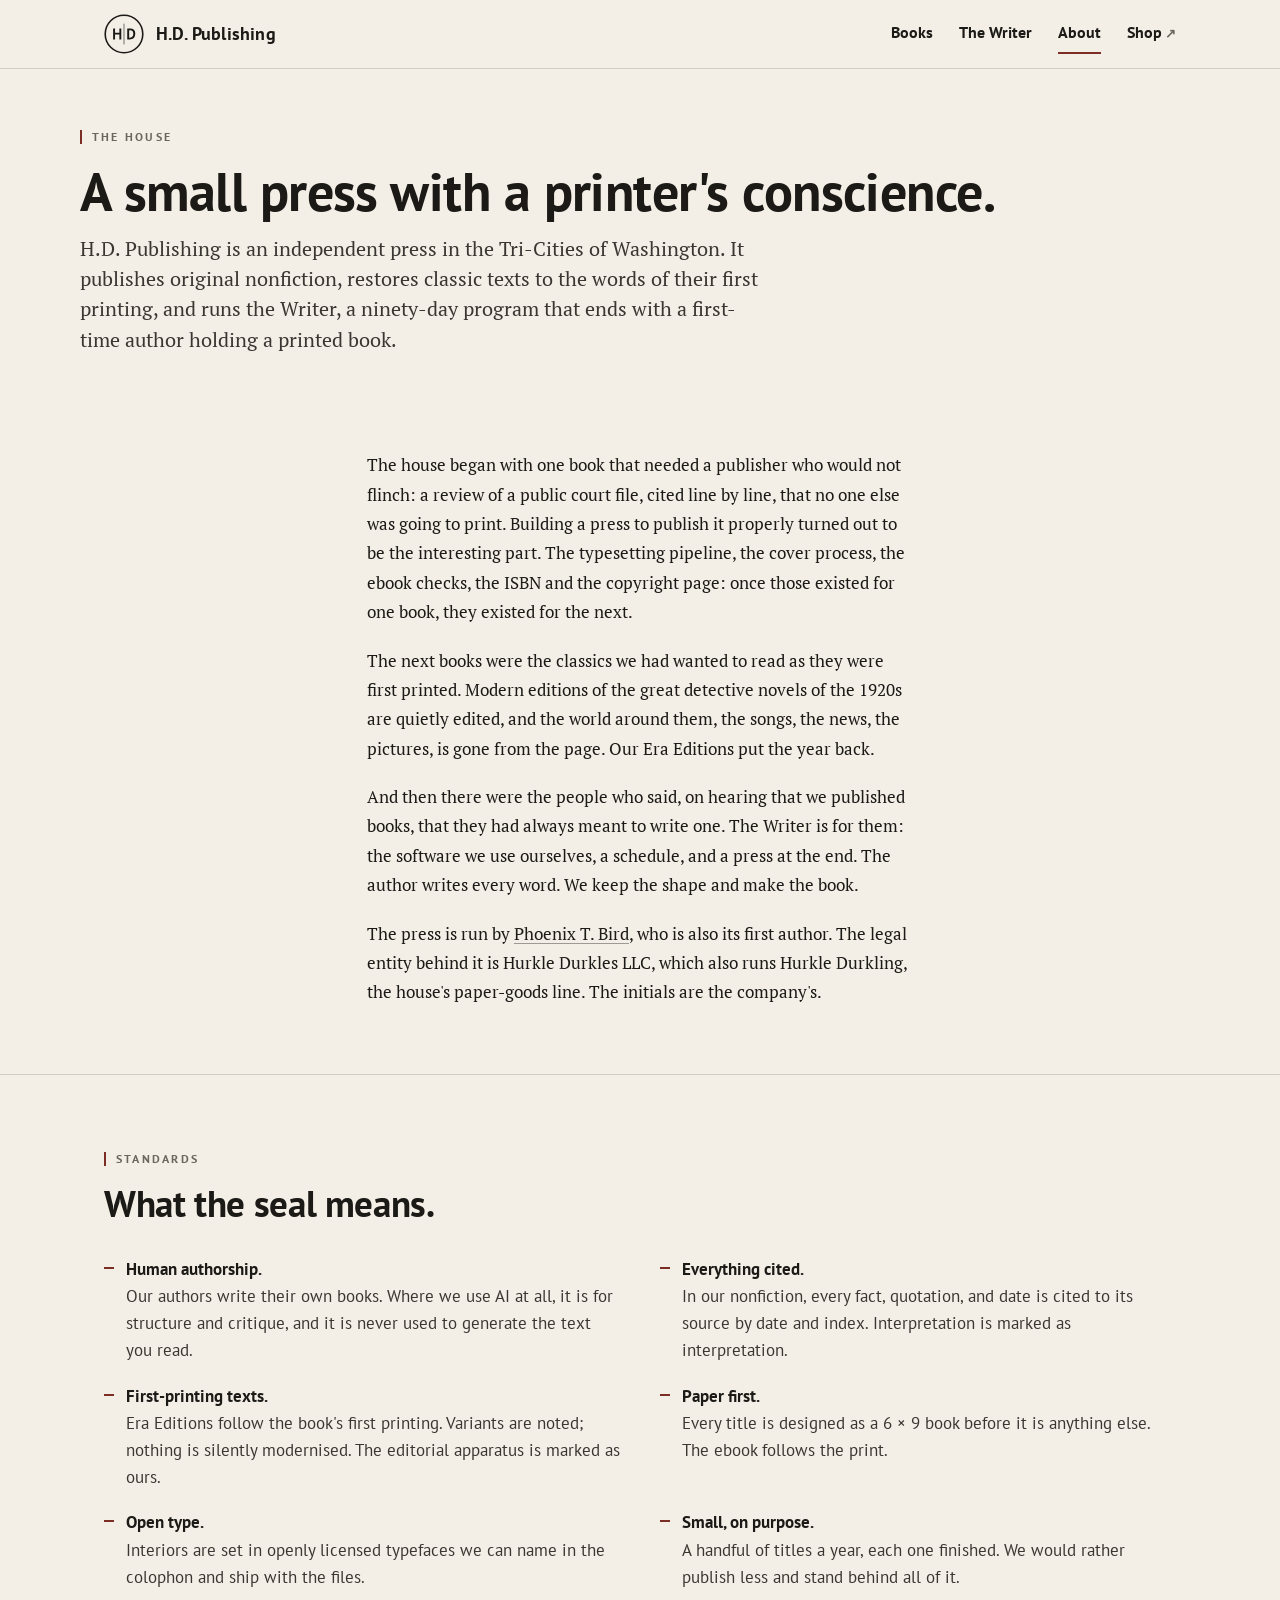
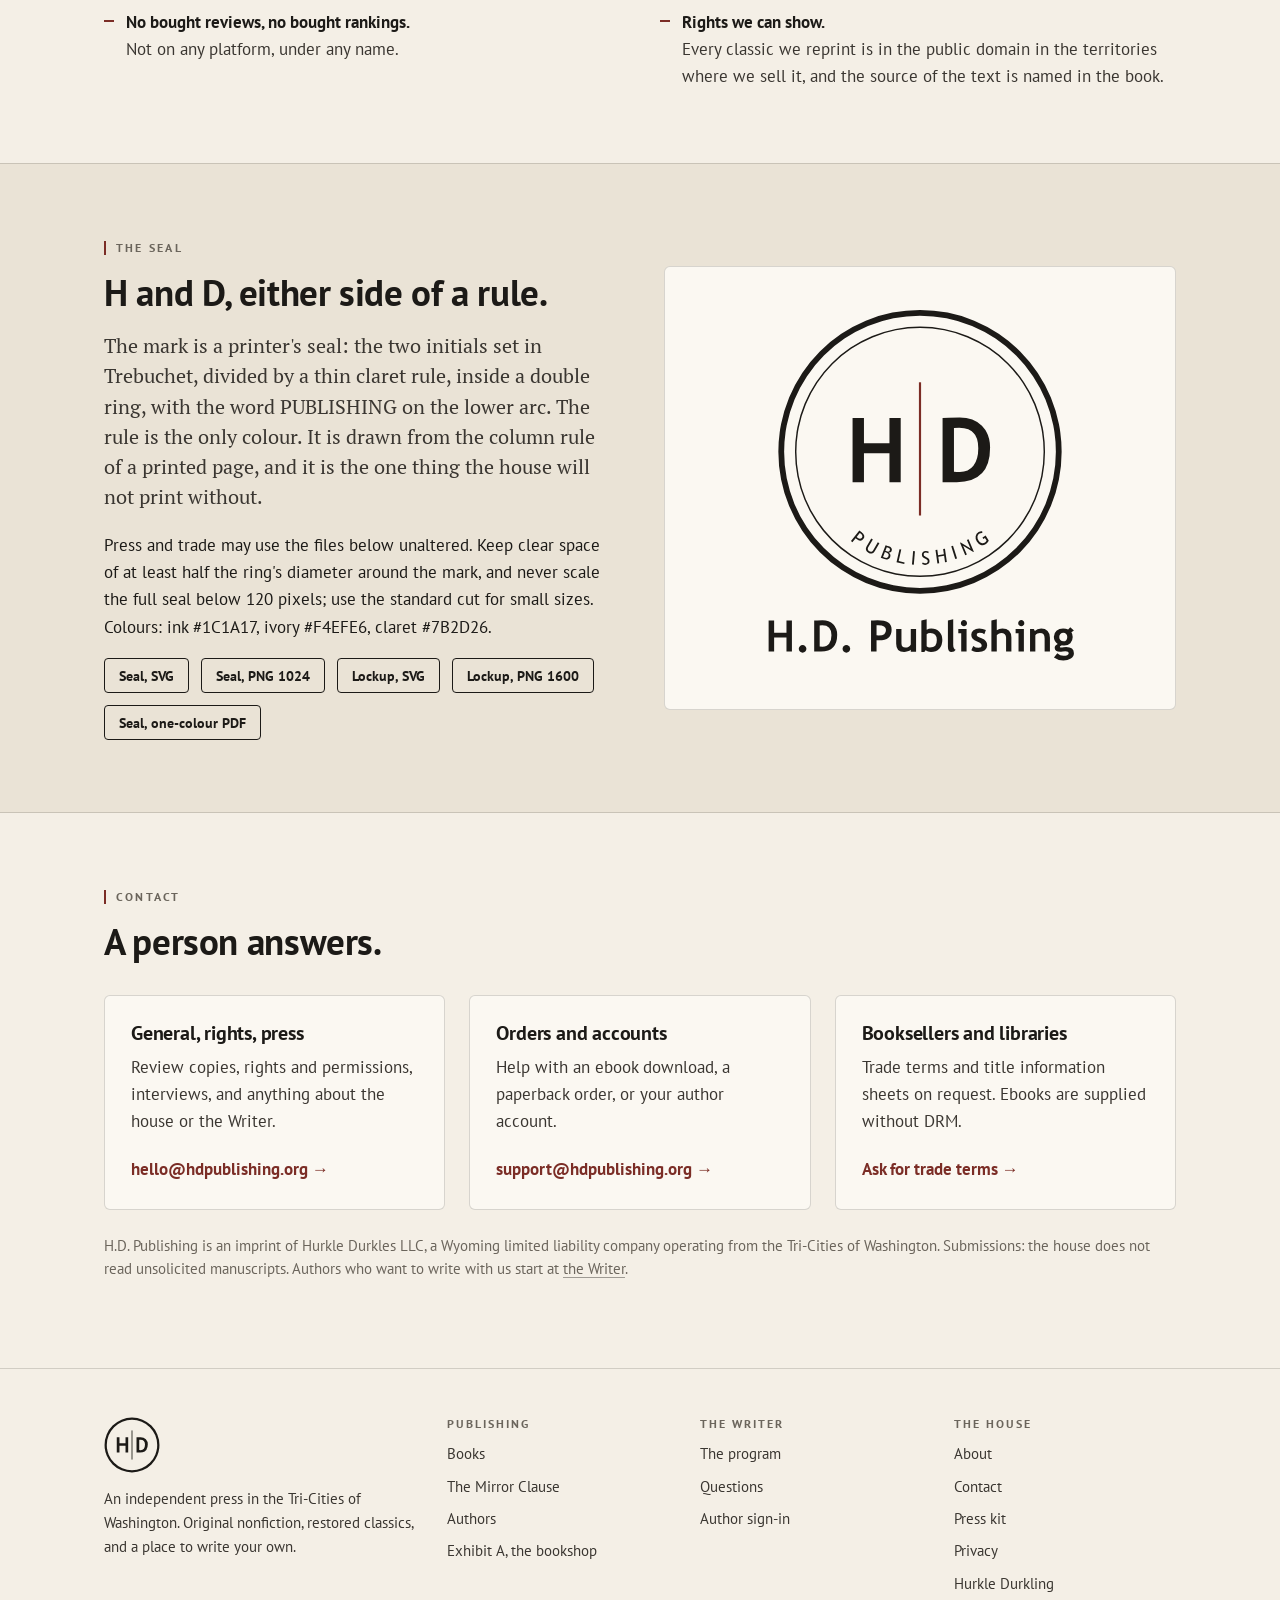
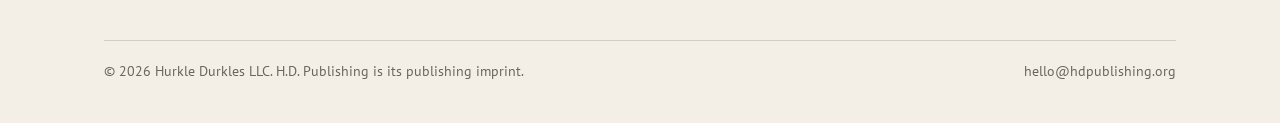
==== about/index.html @ 64f6eb64 "H.D. Publishing website: home, books, The Mirror Clause, the Writer, about, author, privacy Static s" ====
<!DOCTYPE html>
<html lang="en">
<head>
<meta charset="utf-8">
<meta name="viewport" content="width=device-width, initial-scale=1">
<title>About · H.D. Publishing</title>
<meta name="description" content="H.D. Publishing is an independent press in the Tri-Cities of Washington, founded by Phoenix T. Bird. The house, its standards, its seal, and how to reach it.">
<link rel="canonical" href="https://hdpublishing.org/about/">
<meta name="theme-color" content="#F4EFE6">
<link rel="icon" href="/assets/brand/favicon.ico" sizes="any">
<link rel="icon" type="image/png" sizes="32x32" href="/assets/brand/favicon-32.png">
<link rel="apple-touch-icon" href="/assets/brand/apple-touch-icon-180.png">
<meta property="og:site_name" content="H.D. Publishing">
<meta property="og:title" content="About H.D. Publishing">
<meta property="og:description" content="An independent press in Washington State. The house, its standards, its seal, and how to reach it.">
<meta property="og:image" content="https://hdpublishing.org/assets/brand/hd-seal-1024.png">
<link rel="preconnect" href="https://fonts.googleapis.com">
<link rel="preconnect" href="https://fonts.gstatic.com" crossorigin>
<link href="https://fonts.googleapis.com/css2?family=PT+Sans:ital,wght@0,400;0,700;1,400&family=PT+Serif:ital,wght@0,400;0,700;1,400&display=swap" rel="stylesheet">
<link rel="stylesheet" href="/assets/site.css">
</head>
<body>
<a class="skip" href="#main">Skip to content</a>
<header class="site-header">
  <div class="wrap nav">
    <a class="brand" href="/"><span class="mark std" aria-hidden="true"></span>H.D. Publishing</a>
    <button class="nav-toggle" aria-expanded="false" aria-controls="navlinks">Menu</button>
    <nav class="nav-links" id="navlinks" aria-label="Site">
      <a href="/books/">Books</a>
      <a href="/writer/">The Writer</a>
      <a href="/about/">About</a>
      <a class="ext" data-shop="" href="https://shop.hdpublishing.org/">Shop</a>
    </nav>
  </div>
</header>

<main id="main">
  <div class="wrap page-head">
    <div class="eyebrow">The house</div>
    <h1>A small press with a printer's conscience.</h1>
    <p class="lede">H.D. Publishing is an independent press in the Tri-Cities of Washington. It publishes original nonfiction, restores classic texts to the words of their first printing, and runs the Writer, a ninety-day program that ends with a first-time author holding a printed book.</p>
  </div>

  <section class="tight">
    <div class="wrap-narrow prose">
      <p>The house began with one book that needed a publisher who would not flinch: a review of a public court file, cited line by line, that no one else was going to print. Building a press to publish it properly turned out to be the interesting part. The typesetting pipeline, the cover process, the ebook checks, the ISBN and the copyright page: once those existed for one book, they existed for the next.</p>
      <p>The next books were the classics we had wanted to read as they were first printed. Modern editions of the great detective novels of the 1920s are quietly edited, and the world around them, the songs, the news, the pictures, is gone from the page. Our Era Editions put the year back.</p>
      <p>And then there were the people who said, on hearing that we published books, that they had always meant to write one. The Writer is for them: the software we use ourselves, a schedule, and a press at the end. The author writes every word. We keep the shape and make the book.</p>
      <p>The press is run by <a href="/authors/phoenix-t-bird/">Phoenix T. Bird</a>, who is also its first author. The legal entity behind it is Hurkle Durkles LLC, which also runs Hurkle Durkling, the house's paper-goods line. The initials are the company's.</p>
    </div>
  </section>

  <section class="rule-top">
    <div class="wrap">
      <div class="section-head">
        <div>
          <div class="eyebrow">Standards</div>
          <h2>What the seal means.</h2>
        </div>
      </div>
      <ul class="standards">
        <li><b>Human authorship.</b> Our authors write their own books. Where we use AI at all, it is for structure and critique, and it is never used to generate the text you read.</li>
        <li><b>Everything cited.</b> In our nonfiction, every fact, quotation, and date is cited to its source by date and index. Interpretation is marked as interpretation.</li>
        <li><b>First-printing texts.</b> Era Editions follow the book's first printing. Variants are noted; nothing is silently modernised. The editorial apparatus is marked as ours.</li>
        <li><b>Paper first.</b> Every title is designed as a 6 × 9 book before it is anything else. The ebook follows the print.</li>
        <li><b>Open type.</b> Interiors are set in openly licensed typefaces we can name in the colophon and ship with the files.</li>
        <li><b>Small, on purpose.</b> A handful of titles a year, each one finished. We would rather publish less and stand behind all of it.</li>
        <li><b>No bought reviews, no bought rankings.</b> Not on any platform, under any name.</li>
        <li><b>Rights we can show.</b> Every classic we reprint is in the public domain in the territories where we sell it, and the source of the text is named in the book.</li>
      </ul>
    </div>
  </section>

  <section class="feature" id="press">
    <div class="wrap band-grid">
      <div>
        <div class="eyebrow">The seal</div>
        <h2>H and D, either side of a rule.</h2>
        <p class="lede">The mark is a printer's seal: the two initials set in Trebuchet, divided by a thin claret rule, inside a double ring, with the word PUBLISHING on the lower arc. The rule is the only colour. It is drawn from the column rule of a printed page, and it is the one thing the house will not print without.</p>
        <p>Press and trade may use the files below unaltered. Keep clear space of at least half the ring's diameter around the mark, and never scale the full seal below 120 pixels; use the standard cut for small sizes. Colours: ink #1C1A17, ivory #F4EFE6, claret #7B2D26.</p>
        <div class="btn-row">
          <a class="btn small" href="/assets/brand/hd-seal.svg" download>Seal, SVG</a>
          <a class="btn small" href="/assets/brand/hd-seal-1024.png" download>Seal, PNG 1024</a>
          <a class="btn small" href="/assets/brand/hd-lockup.svg" download>Lockup, SVG</a>
          <a class="btn small" href="/assets/brand/hd-lockup-1600.png" download>Lockup, PNG 1600</a>
          <a class="btn small" href="/assets/brand/hd-seal-mono.pdf" download>Seal, one-colour PDF</a>
        </div>
      </div>
      <div class="card" style="align-items:center; padding:40px">
        <img src="/assets/brand/hd-lockup.svg" width="360" alt="The H.D. Publishing seal above the words H.D. Publishing" style="width:min(360px,80%)">
      </div>
    </div>
  </section>

  <section id="contact">
    <div class="wrap">
      <div class="section-head">
        <div>
          <div class="eyebrow">Contact</div>
          <h2>A person answers.</h2>
        </div>
      </div>
      <div class="grid cols-3">
        <article class="card">
          <h3>General, rights, press</h3>
          <p>Review copies, rights and permissions, interviews, and anything about the house or the Writer.</p>
          <a class="more" href="mailto:hello@hdpublishing.org">hello@hdpublishing.org</a>
        </article>
        <article class="card">
          <h3>Orders and accounts</h3>
          <p>Help with an ebook download, a paperback order, or your author account.</p>
          <a class="more" href="mailto:support@hdpublishing.org">support@hdpublishing.org</a>
        </article>
        <article class="card">
          <h3>Booksellers and libraries</h3>
          <p>Trade terms and title information sheets on request. Ebooks are supplied without DRM.</p>
          <a class="more" href="mailto:hello@hdpublishing.org?subject=Trade%20inquiry">Ask for trade terms</a>
        </article>
      </div>
      <p class="small mute" style="margin-top:24px">H.D. Publishing is an imprint of Hurkle Durkles LLC, a Wyoming limited liability company operating from the Tri-Cities of Washington. Submissions: the house does not read unsolicited manuscripts. Authors who want to write with us start at <a href="/writer/">the Writer</a>.</p>
    </div>
  </section>
</main>

<footer class="site-footer">
  <div class="wrap">
    <div class="footer-grid">
      <div>
        <div class="mark" aria-hidden="true"></div>
        <p>An independent press in the Tri-Cities of Washington. Original nonfiction, restored classics, and a place to write your own.</p>
      </div>
      <div>
        <h4>Publishing</h4>
        <ul>
          <li><a href="/books/">Books</a></li>
          <li><a href="/books/the-mirror-clause/">The Mirror Clause</a></li>
          <li><a href="/authors/phoenix-t-bird/">Authors</a></li>
          <li><a data-shop="" href="https://shop.hdpublishing.org/">Exhibit A, the bookshop</a></li>
        </ul>
      </div>
      <div>
        <h4>The Writer</h4>
        <ul>
          <li><a href="/writer/">The program</a></li>
          <li><a href="/writer/#faq">Questions</a></li>
          <li><a data-accounts href="https://accounts.hdpublishing.org/">Author sign-in</a></li>
        </ul>
      </div>
      <div>
        <h4>The house</h4>
        <ul>
          <li><a href="/about/">About</a></li>
          <li><a href="/about/#contact">Contact</a></li>
          <li><a href="/about/#press">Press kit</a></li>
          <li><a href="/privacy/">Privacy</a></li>
          <li><a href="https://justhurkledurkling.com">Hurkle Durkling</a></li>
        </ul>
      </div>
    </div>
    <div class="colophon">
      <span>© 2026 Hurkle Durkles LLC. H.D. Publishing is its publishing imprint.</span>
      <span><a href="mailto:hello@hdpublishing.org">hello@hdpublishing.org</a></span>
    </div>
  </div>
</footer>
<script src="/assets/site.js"></script>
</body>
</html>
---- assets/site.css ----
/* H.D. Publishing — site stylesheet
   Palette from the seal: ink, ivory (paper), claret rule.
   Type: PT Sans for the interface, PT Serif for book copy. Headings fall back
   from Trebuchet MS (the seal's face) to PT Sans where Trebuchet is absent. */

:root {
  --ink: #1C1A17;
  --ink-soft: #3a3631;
  --ink-mute: #6b655c;
  --paper: #F4EFE6;
  --paper-deep: #EAE3D6;
  --paper-edge: #DDD4C3;
  --claret: #7B2D26;
  --claret-soft: #9a463e;
  --rule: rgba(28, 26, 23, 0.16);
  --rule-strong: rgba(28, 26, 23, 0.4);
  --bg: var(--paper);
  --fg: var(--ink);
  --card: #FBF8F2;
  --shadow: 0 14px 40px rgba(28, 26, 23, 0.10);
  --sans: "PT Sans", "Trebuchet MS", "Helvetica Neue", Arial, sans-serif;
  --head: "Trebuchet MS", "PT Sans", "Helvetica Neue", Arial, sans-serif;
  --serif: "PT Serif", Georgia, "Times New Roman", serif;
  --max: 1120px;
  --gutter: 24px;
  --seal: url("brand/hd-seal.svg");
}

@media (prefers-color-scheme: dark) {
  :root:not([data-theme="light"]) {
    --ink: #F4EFE6;
    --ink-soft: #DCD5C8;
    --ink-mute: #A59D90;
    --paper: #1C1A17;
    --paper-deep: #26231F;
    --paper-edge: #383430;
    --claret: #C4665C;
    --claret-soft: #D98177;
    --rule: rgba(244, 239, 230, 0.16);
    --rule-strong: rgba(244, 239, 230, 0.4);
    --card: #221F1B;
    --shadow: 0 14px 40px rgba(0, 0, 0, 0.45);
    --seal: url("brand/hd-seal-reversed.svg");
  }
}
:root[data-theme="dark"] {
  --ink: #F4EFE6;
  --ink-soft: #DCD5C8;
  --ink-mute: #A59D90;
  --paper: #1C1A17;
  --paper-deep: #26231F;
  --paper-edge: #383430;
  --claret: #C4665C;
  --claret-soft: #D98177;
  --rule: rgba(244, 239, 230, 0.16);
  --rule-strong: rgba(244, 239, 230, 0.4);
  --card: #221F1B;
  --shadow: 0 14px 40px rgba(0, 0, 0, 0.45);
  --seal: url("brand/hd-seal-reversed.svg");
}

* { box-sizing: border-box; }
html { scroll-behavior: smooth; -webkit-text-size-adjust: 100%; }
body {
  margin: 0;
  background: var(--paper);
  color: var(--ink);
  font-family: var(--sans);
  font-size: 17px;
  line-height: 1.6;
  -webkit-font-smoothing: antialiased;
}
img, svg { max-width: 100%; height: auto; display: block; }
a { color: inherit; text-decoration-color: var(--rule-strong); text-underline-offset: 3px; }
a:hover { text-decoration-color: var(--claret); }
h1, h2, h3, h4 { font-family: var(--head); line-height: 1.12; margin: 0 0 0.5em; font-weight: 700; letter-spacing: -0.01em; }
h1 { font-size: clamp(2rem, 5vw, 3.4rem); }
h2 { font-size: clamp(1.6rem, 3.4vw, 2.3rem); }
h3 { font-size: 1.25rem; }
p { margin: 0 0 1em; }
.serif { font-family: var(--serif); }
.mute { color: var(--ink-mute); }
.small { font-size: 0.92rem; }
.wrap { max-width: var(--max); margin: 0 auto; padding: 0 var(--gutter); }
.wrap-narrow { max-width: 760px; margin: 0 auto; padding: 0 var(--gutter); }

/* Eyebrow: small caps label with a claret tick, the house's typographic signature */
.eyebrow {
  display: inline-flex; align-items: center; gap: 10px;
  font-size: 0.78rem; letter-spacing: 0.18em; text-transform: uppercase;
  color: var(--ink-mute); margin-bottom: 14px; font-weight: 700;
}
.eyebrow::before { content: ""; width: 2px; height: 14px; background: var(--claret); }

/* Skip link */
.skip { position: absolute; left: -999px; top: 8px; background: var(--ink); color: var(--paper); padding: 8px 12px; z-index: 100; }
.skip:focus { left: 8px; }

/* Header */
.site-header {
  position: sticky; top: 0; z-index: 30;
  background: color-mix(in srgb, var(--paper) 92%, transparent);
  backdrop-filter: saturate(140%) blur(8px);
  border-bottom: 1px solid var(--rule);
}
.nav { display: flex; align-items: center; justify-content: space-between; gap: 20px; height: 68px; }
.brand { display: flex; align-items: center; gap: 12px; text-decoration: none; font-family: var(--head); font-weight: 700; font-size: 1.15rem; letter-spacing: 0.01em; }
.brand .mark { width: 40px; height: 40px; background: var(--seal) center/contain no-repeat; flex: none; }
.brand .mark.std { background-image: url("brand/hd-seal-standard.svg"); }
:root[data-theme="dark"] .brand .mark.std { filter: invert(1) hue-rotate(180deg); }
@media (prefers-color-scheme: dark) { :root:not([data-theme="light"]) .brand .mark.std { filter: invert(1) hue-rotate(180deg); } }
.nav-links { display: flex; align-items: center; gap: 26px; font-weight: 700; font-size: 0.98rem; }
.nav-links a { text-decoration: none; padding: 6px 0; border-bottom: 2px solid transparent; }
.nav-links a:hover, .nav-links a[aria-current="page"] { border-bottom-color: var(--claret); }
.nav-links .ext::after { content: " ↗"; font-size: 0.8em; color: var(--ink-mute); }
.nav-toggle { display: none; background: none; border: 1px solid var(--rule-strong); border-radius: 4px; padding: 6px 10px; font: inherit; color: inherit; cursor: pointer; }
@media (max-width: 760px) {
  .nav-toggle { display: inline-block; }
  .nav-links {
    display: none; position: absolute; left: 0; right: 0; top: 68px;
    background: var(--paper); border-bottom: 1px solid var(--rule);
    flex-direction: column; align-items: flex-start; padding: 12px var(--gutter) 20px; gap: 12px;
  }
  .nav-links.open { display: flex; }
}

/* Buttons */
.btn {
  display: inline-flex; align-items: center; justify-content: center; gap: 8px;
  padding: 12px 22px; border-radius: 4px; font-weight: 700; font-size: 0.98rem;
  text-decoration: none; border: 1.5px solid var(--ink); color: var(--ink); background: transparent;
  cursor: pointer; font-family: var(--sans); line-height: 1.2; transition: background .15s, color .15s;
}
.btn:hover { background: var(--ink); color: var(--paper); }
.btn.primary { background: var(--ink); color: var(--paper); }
.btn.primary:hover { background: var(--claret); border-color: var(--claret); }
.btn.claret { border-color: var(--claret); color: var(--claret); }
.btn.claret:hover { background: var(--claret); color: #fff; }
.btn.small { padding: 8px 14px; font-size: 0.9rem; }
.btn-row { display: flex; flex-wrap: wrap; gap: 12px; align-items: center; }

/* Sections */
section { padding: 72px 0; }
section.tight { padding: 48px 0; }
.rule-top { border-top: 1px solid var(--rule); }
.section-head { display: flex; align-items: flex-end; justify-content: space-between; gap: 20px; margin-bottom: 32px; flex-wrap: wrap; }
.section-head h2 { margin: 0; }
.lede { font-family: var(--serif); font-size: 1.22rem; line-height: 1.55; color: var(--ink-soft); max-width: 62ch; }

/* Hero */
.hero { padding: 72px 0 64px; }
.hero-grid { display: grid; grid-template-columns: 1.3fr 1fr; gap: 48px; align-items: center; }
.hero .seal { width: min(320px, 70vw); aspect-ratio: 1; background: var(--seal) center/contain no-repeat; margin: 0 auto; }
.hero h1 { max-width: 16ch; margin-bottom: 20px; }
.hero .lede { margin-bottom: 28px; }
@media (max-width: 860px) {
  .hero-grid { grid-template-columns: 1fr; }
  .hero .seal { order: -1; width: min(200px, 50vw); margin-bottom: 8px; }
}

/* Cards */
.grid { display: grid; gap: 24px; }
.grid.cols-2 { grid-template-columns: repeat(2, 1fr); }
.grid.cols-3 { grid-template-columns: repeat(3, 1fr); }
.grid.cols-4 { grid-template-columns: repeat(4, 1fr); }
@media (max-width: 900px) { .grid.cols-3, .grid.cols-4 { grid-template-columns: repeat(2, 1fr); } }
@media (max-width: 600px) { .grid.cols-2, .grid.cols-3, .grid.cols-4 { grid-template-columns: 1fr; } }
.card {
  background: var(--card); border: 1px solid var(--rule); border-radius: 6px; padding: 26px;
  display: flex; flex-direction: column; gap: 10px;
}
.card h3 { margin: 0; }
.card p { margin: 0; color: var(--ink-soft); }
.card .more { margin-top: auto; padding-top: 10px; font-weight: 700; text-decoration: none; color: var(--claret); }
.card .more::after { content: " →"; }
.card.line { border-top: 3px solid var(--claret); }

/* Book tiles */
.book-tile { display: grid; grid-template-columns: 120px 1fr; gap: 20px; align-items: start; text-decoration: none; }
.book-tile .cover { box-shadow: var(--shadow); border-radius: 2px; overflow: hidden; }
.book-tile h3 { margin: 0 0 4px; }
.book-tile .by { color: var(--ink-mute); margin-bottom: 8px; }
.book-tile p { color: var(--ink-soft); margin: 0 0 8px; }
.status { display: inline-block; font-size: 0.74rem; letter-spacing: 0.14em; text-transform: uppercase; font-weight: 700; padding: 3px 8px; border-radius: 3px; border: 1px solid var(--rule-strong); color: var(--ink-mute); }
.status.now { border-color: var(--claret); color: var(--claret); }

/* Typographic placeholder covers for titles without final art */
.cover-type {
  aspect-ratio: 2 / 3; background: var(--ink); color: var(--paper);
  padding: 14% 12%; display: flex; flex-direction: column; justify-content: space-between;
  font-family: var(--head); border-radius: 2px; box-shadow: var(--shadow); position: relative; overflow: hidden;
}
.cover-type::before { content: ""; position: absolute; inset: 6%; border: 1px solid rgba(244,239,230,0.35); pointer-events: none; }
.cover-type .t { font-size: clamp(0.9rem, 1.6vw, 1.15rem); font-weight: 700; line-height: 1.15; }
.cover-type .a { font-size: 0.7rem; letter-spacing: 0.16em; text-transform: uppercase; opacity: 0.8; }
.cover-type .yr { position: absolute; right: 12%; top: 12%; font-size: 0.7rem; letter-spacing: 0.12em; border: 1px solid rgba(244,239,230,0.5); padding: 2px 6px; }
.cover-type.claret { background: var(--claret); }
.cover-type.plum { background: #33253F; }
.cover-type.paper { background: #E7DFCF; color: #1C1A17; }
.cover-type.paper::before { border-color: rgba(28,26,23,0.3); }
.cover-type.paper .yr { border-color: rgba(28,26,23,0.5); }
.cover-type.navy { background: #131A24; color: #E8E0CE; }

/* Featured book band */
.feature { background: var(--paper-deep); border-top: 1px solid var(--rule); border-bottom: 1px solid var(--rule); }
.feature-grid { display: grid; grid-template-columns: 300px 1fr; gap: 48px; align-items: center; }
.feature .cover { box-shadow: 0 30px 60px rgba(28,26,23,0.25); border-radius: 3px; overflow: hidden; }
.feature blockquote { font-family: var(--serif); font-style: italic; font-size: 1.15rem; margin: 0 0 18px; color: var(--ink-soft); }
.prices { display: flex; gap: 24px; flex-wrap: wrap; margin: 18px 0 22px; }
.prices div { border-left: 2px solid var(--claret); padding-left: 12px; }
.prices b { display: block; font-size: 1.15rem; }
.prices span { color: var(--ink-mute); font-size: 0.9rem; }
@media (max-width: 860px) { .feature-grid { grid-template-columns: 1fr; } .feature .cover { max-width: 260px; } }

/* Product page */
.product { display: grid; grid-template-columns: minmax(260px, 380px) 1fr; gap: 56px; align-items: start; padding-top: 48px; }
.product .cover { box-shadow: 0 30px 60px rgba(28,26,23,0.25); border-radius: 3px; overflow: hidden; position: sticky; top: 92px; }
.product h1 { margin-bottom: 6px; }
.product .sub { font-family: var(--serif); font-style: italic; font-size: 1.2rem; color: var(--ink-soft); margin-bottom: 8px; }
.product .by { font-size: 1.05rem; margin-bottom: 22px; }
.formats { display: grid; grid-template-columns: 1fr 1fr; gap: 12px; margin: 22px 0; }
.format { border: 1.5px solid var(--rule-strong); border-radius: 6px; padding: 16px 18px; text-decoration: none; display: block; transition: border-color .15s, background .15s; }
.format:hover { border-color: var(--claret); background: var(--card); }
.format b { display: block; font-size: 1.05rem; }
.format .price { font-size: 1.35rem; font-family: var(--head); margin: 4px 0; }
.format span { color: var(--ink-mute); font-size: 0.9rem; display: block; }
.format .cta { color: var(--claret); font-weight: 700; margin-top: 8px; display: block; }
.format .cta::after { content: " →"; }
@media (max-width: 860px) { .product { grid-template-columns: 1fr; gap: 32px; } .product .cover { position: static; max-width: 300px; } }
@media (max-width: 520px) { .formats { grid-template-columns: 1fr; } }
.prose { font-family: var(--serif); font-size: 1.08rem; line-height: 1.7; max-width: 66ch; }
.prose p { margin-bottom: 1.1em; }
.prose h2, .prose h3 { font-family: var(--head); margin-top: 1.6em; }
.prose ul { padding-left: 1.2em; }
.prose li { margin-bottom: 0.5em; }
.details { width: 100%; border-collapse: collapse; font-size: 0.97rem; max-width: 640px; }
.details th, .details td { text-align: left; padding: 10px 0; border-bottom: 1px solid var(--rule); vertical-align: top; }
.details th { color: var(--ink-mute); font-weight: 700; width: 38%; padding-right: 16px; }

/* Steps / timeline (Writer page) */
.steps { counter-reset: step; display: grid; gap: 0; border-top: 1px solid var(--rule); }
.step { display: grid; grid-template-columns: 90px 1fr; gap: 20px; padding: 26px 0; border-bottom: 1px solid var(--rule); counter-increment: step; }
.step .when { font-family: var(--head); font-weight: 700; color: var(--claret); font-size: 0.95rem; letter-spacing: 0.02em; }
.step h3 { margin: 0 0 6px; }
.step p { margin: 0; color: var(--ink-soft); }
@media (max-width: 600px) { .step { grid-template-columns: 1fr; gap: 6px; } }

/* Two-column rule list (what AI does / does not) */
.split { display: grid; grid-template-columns: 1fr 1fr; gap: 32px; }
.split ul { list-style: none; padding: 0; margin: 0; }
.split li { padding: 12px 0 12px 28px; border-bottom: 1px solid var(--rule); position: relative; }
.split li::before { position: absolute; left: 0; top: 12px; font-weight: 700; }
.split .does li::before { content: "✓"; color: var(--claret); }
.split .doesnt li::before { content: "—"; color: var(--ink-mute); }
@media (max-width: 700px) { .split { grid-template-columns: 1fr; } }

/* Comparison table */
.compare { width: 100%; border-collapse: collapse; font-size: 0.95rem; }
.compare th, .compare td { padding: 12px 10px; border-bottom: 1px solid var(--rule); text-align: left; vertical-align: top; }
.compare thead th { font-size: 0.78rem; letter-spacing: 0.12em; text-transform: uppercase; color: var(--ink-mute); }
.compare td:first-child { font-weight: 700; }
.compare .us { background: var(--card); }
.compare-wrap { overflow-x: auto; }

/* FAQ */
details.faq { border-bottom: 1px solid var(--rule); padding: 6px 0; }
details.faq summary { cursor: pointer; font-weight: 700; padding: 12px 0; list-style: none; display: flex; justify-content: space-between; gap: 16px; }
details.faq summary::-webkit-details-marker { display: none; }
details.faq summary::after { content: "+"; color: var(--claret); font-size: 1.3rem; line-height: 1; }
details.faq[open] summary::after { content: "–"; }
details.faq p { color: var(--ink-soft); margin: 0 0 14px; max-width: 70ch; }

/* Editor mock (illustration of the Writer, pure CSS) */
.editor {
  background: #FBF8F2; color: #1C1A17; border: 1px solid var(--paper-edge); border-radius: 8px;
  box-shadow: var(--shadow); overflow: hidden; font-size: 13px; aspect-ratio: 16 / 10.5; display: grid; grid-template-rows: 38px 1fr;
}
.editor .bar { display: flex; align-items: center; gap: 8px; padding: 0 14px; border-bottom: 1px solid #DDD4C3; background: #F4EFE6; }
.editor .dot { width: 10px; height: 10px; border-radius: 50%; background: #DDD4C3; }
.editor .bar .title { margin-left: 8px; font-weight: 700; }
.editor .bar .tools { margin-left: auto; display: flex; gap: 6px; }
.editor .bar .tools span { border: 1px solid #C9BFAD; border-radius: 3px; padding: 2px 8px; font-size: 11px; }
.editor .bar .tools span.on { background: #1C1A17; color: #F4EFE6; border-color: #1C1A17; }
.editor .body { display: grid; grid-template-columns: 170px 1fr; min-height: 0; }
.editor .side { border-right: 1px solid #DDD4C3; padding: 12px 0; background: #F7F2E9; overflow: hidden; }
.editor .side div { padding: 6px 14px; display: flex; align-items: center; gap: 8px; white-space: nowrap; overflow: hidden; text-overflow: ellipsis; }
.editor .side div.cur { background: #EAE3D6; font-weight: 700; }
.editor .side i { width: 7px; height: 7px; border-radius: 50%; flex: none; display: inline-block; }
.editor .side i.done { background: #4a5c42; } .editor .side i.polish { background: #C9A227; } .editor .side i.build { background: #DDD4C3; border: 1px solid #C9BFAD; }
.editor .page { padding: 26px 34px; font-family: var(--serif); font-size: 13.5px; line-height: 1.6; overflow: hidden; }
.editor .page h4 { font-family: var(--serif); font-size: 15px; margin: 0 0 12px; letter-spacing: 0.04em; }
.editor .page p { margin: 0 0 8px; text-indent: 1.6em; }
.editor .page .note { background: #FFF3D6; border-left: 3px solid #C9A227; padding: 6px 10px; font-family: var(--sans); font-size: 11.5px; text-indent: 0; margin: 10px 0; color: #5a4a1e; }
@media (max-width: 520px) { .editor .body { grid-template-columns: 1fr; } .editor .side { display: none; } .editor .bar .tools { display: none; } }

/* Standards list */
.standards { list-style: none; padding: 0; margin: 0; display: grid; grid-template-columns: repeat(2, 1fr); gap: 18px 40px; }
.standards li { padding-left: 22px; position: relative; color: var(--ink-soft); }
.standards li::before { content: ""; position: absolute; left: 0; top: 0.65em; width: 10px; height: 2px; background: var(--claret); }
.standards b { color: var(--ink); display: block; }
@media (max-width: 700px) { .standards { grid-template-columns: 1fr; } }

/* Callout band: always ink ground with ivory type, in both colour schemes */
.band { background: var(--band-bg, #1C1A17); color: #F4EFE6; }
.band .btn { border-color: #F4EFE6; color: #F4EFE6; }
.band .btn:hover { background: #F4EFE6; color: #1C1A17; }
.band .btn.primary { background: #F4EFE6; color: #1C1A17; }
.band .btn.primary:hover { background: #fff; color: #1C1A17; }
.band h2 { color: inherit; }
.band .eyebrow { color: rgba(244,239,230,0.7); }
.band .lede { color: rgba(244,239,230,0.85); }
.band .standards li { color: rgba(244,239,230,0.78); }
.band .standards b { color: #F4EFE6; }
.band-grid { display: grid; grid-template-columns: 1fr 1fr; gap: 48px; align-items: center; }
@media (max-width: 860px) { .band-grid { grid-template-columns: 1fr; } }
@media (prefers-color-scheme: dark) { :root:not([data-theme="light"]) .band { --band-bg: #26231F; } }
:root[data-theme="dark"] .band { --band-bg: #26231F; }

/* Footer */
.site-footer { border-top: 1px solid var(--rule); padding: 48px 0 40px; font-size: 0.95rem; color: var(--ink-soft); }
.footer-grid { display: grid; grid-template-columns: 1.4fr 1fr 1fr 1fr; gap: 32px; }
.site-footer h4 { font-size: 0.78rem; letter-spacing: 0.16em; text-transform: uppercase; color: var(--ink-mute); margin: 0 0 12px; }
.site-footer ul { list-style: none; padding: 0; margin: 0; }
.site-footer li { margin-bottom: 8px; }
.site-footer a { text-decoration: none; }
.site-footer a:hover { color: var(--claret); }
.site-footer .mark { width: 56px; height: 56px; background: url("brand/hd-seal-standard.svg") center/contain no-repeat; margin-bottom: 14px; }
:root[data-theme="dark"] .site-footer .mark { filter: invert(1) hue-rotate(180deg); }
@media (prefers-color-scheme: dark) { :root:not([data-theme="light"]) .site-footer .mark { filter: invert(1) hue-rotate(180deg); } }
.colophon { margin-top: 36px; padding-top: 20px; border-top: 1px solid var(--rule); display: flex; justify-content: space-between; gap: 16px; flex-wrap: wrap; font-size: 0.85rem; color: var(--ink-mute); }
@media (max-width: 860px) { .footer-grid { grid-template-columns: 1fr 1fr; } }
@media (max-width: 520px) { .footer-grid { grid-template-columns: 1fr; } }

/* Page hero for inner pages */
.page-head { padding: 56px 0 28px; }
.page-head h1 { margin-bottom: 12px; }
.breadcrumb { font-size: 0.85rem; color: var(--ink-mute); margin-bottom: 16px; }
.breadcrumb a { text-decoration: none; }
.breadcrumb a:hover { color: var(--claret); }

/* Utilities */
.stack > * + * { margin-top: 12px; }
.center { text-align: center; }
.mt0 { margin-top: 0; } .mb0 { margin-bottom: 0; }
.hide { display: none !important; }
hr.short { width: 64px; border: 0; border-top: 2px solid var(--claret); margin: 26px 0; }
kbd, code { font-family: ui-monospace, SFMono-Regular, Menlo, monospace; font-size: 0.9em; background: var(--paper-deep); padding: 1px 5px; border-radius: 3px; }
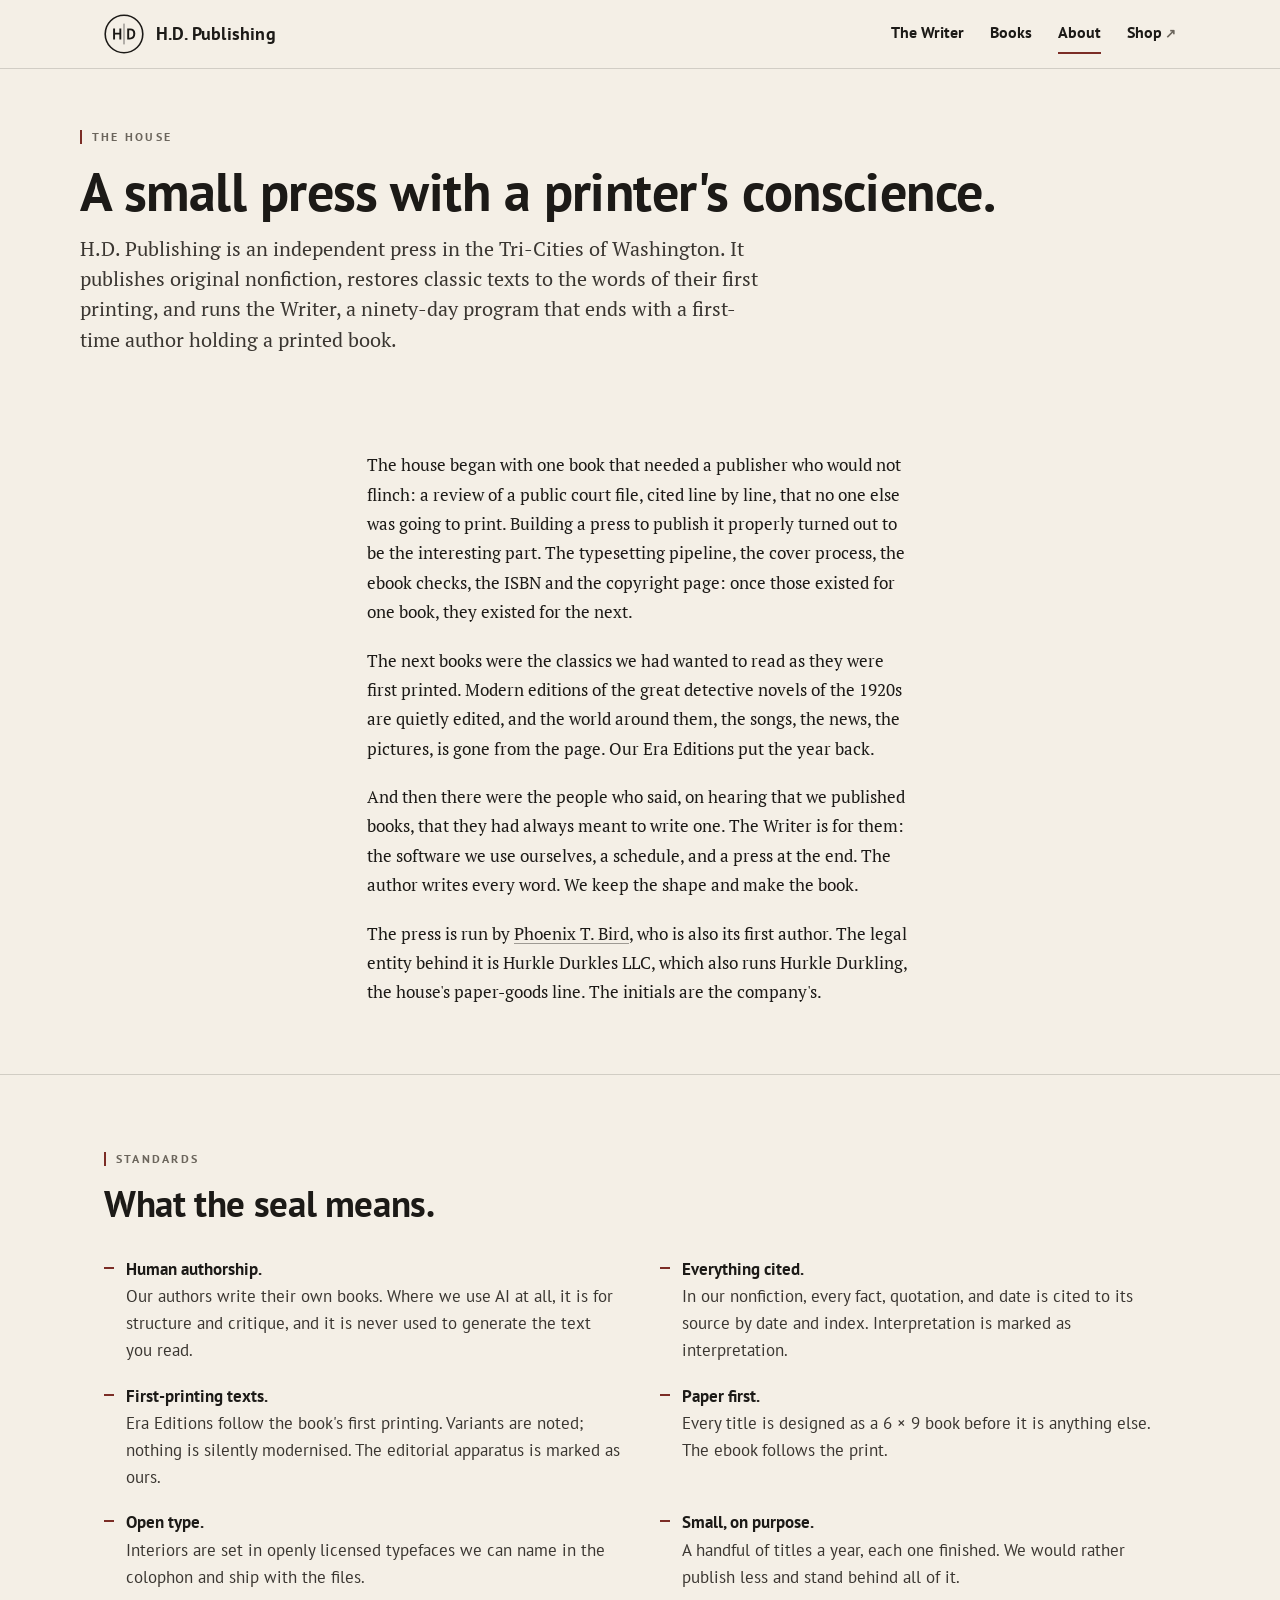
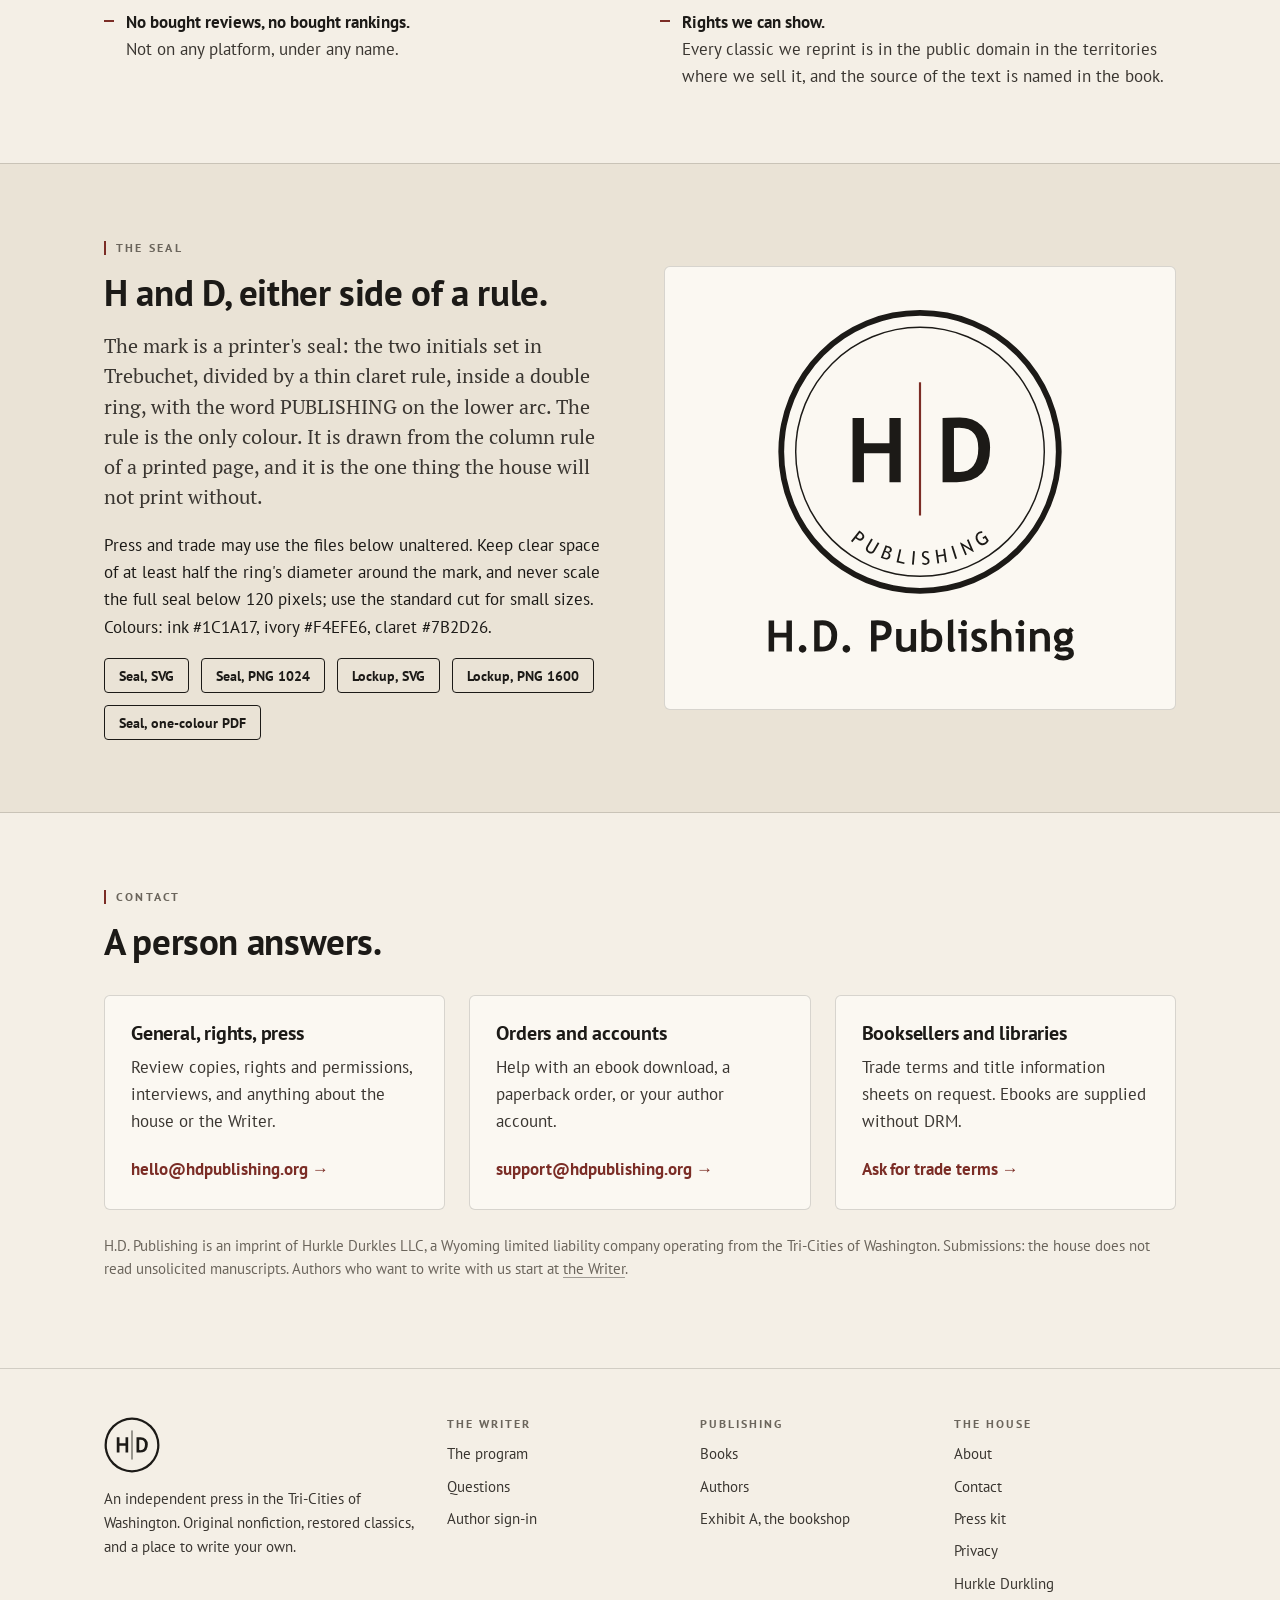
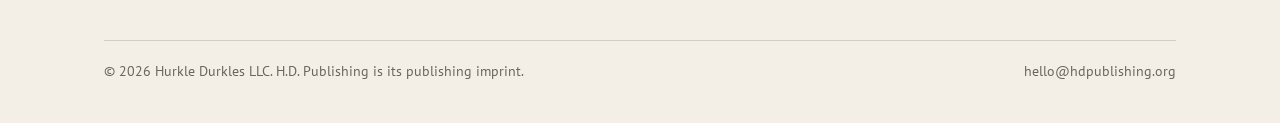
==== commit 7eab5826: "Home page leads with the Writer; books move to /books/, no title on the front page The Writer is fir" ====
--- a/about/index.html
+++ b/about/index.html
@@ -26,8 +26,8 @@
     <a class="brand" href="/"><span class="mark std" aria-hidden="true"></span>H.D. Publishing</a>
     <button class="nav-toggle" aria-expanded="false" aria-controls="navlinks">Menu</button>
     <nav class="nav-links" id="navlinks" aria-label="Site">
+      <a href="/writer/">The Writer</a>
       <a href="/books/">Books</a>
-      <a href="/writer/">The Writer</a>
       <a href="/about/">About</a>
       <a class="ext" data-shop="" href="https://shop.hdpublishing.org/">Shop</a>
     </nav>
@@ -130,20 +130,19 @@
         <p>An independent press in the Tri-Cities of Washington. Original nonfiction, restored classics, and a place to write your own.</p>
       </div>
       <div>
-        <h4>Publishing</h4>
-        <ul>
-          <li><a href="/books/">Books</a></li>
-          <li><a href="/books/the-mirror-clause/">The Mirror Clause</a></li>
-          <li><a href="/authors/phoenix-t-bird/">Authors</a></li>
-          <li><a data-shop="" href="https://shop.hdpublishing.org/">Exhibit A, the bookshop</a></li>
-        </ul>
-      </div>
-      <div>
         <h4>The Writer</h4>
         <ul>
           <li><a href="/writer/">The program</a></li>
           <li><a href="/writer/#faq">Questions</a></li>
           <li><a data-accounts href="https://accounts.hdpublishing.org/">Author sign-in</a></li>
+        </ul>
+      </div>
+      <div>
+        <h4>Publishing</h4>
+        <ul>
+          <li><a href="/books/">Books</a></li>
+          <li><a href="/authors/phoenix-t-bird/">Authors</a></li>
+          <li><a data-shop="" href="https://shop.hdpublishing.org/">Exhibit A, the bookshop</a></li>
         </ul>
       </div>
       <div>
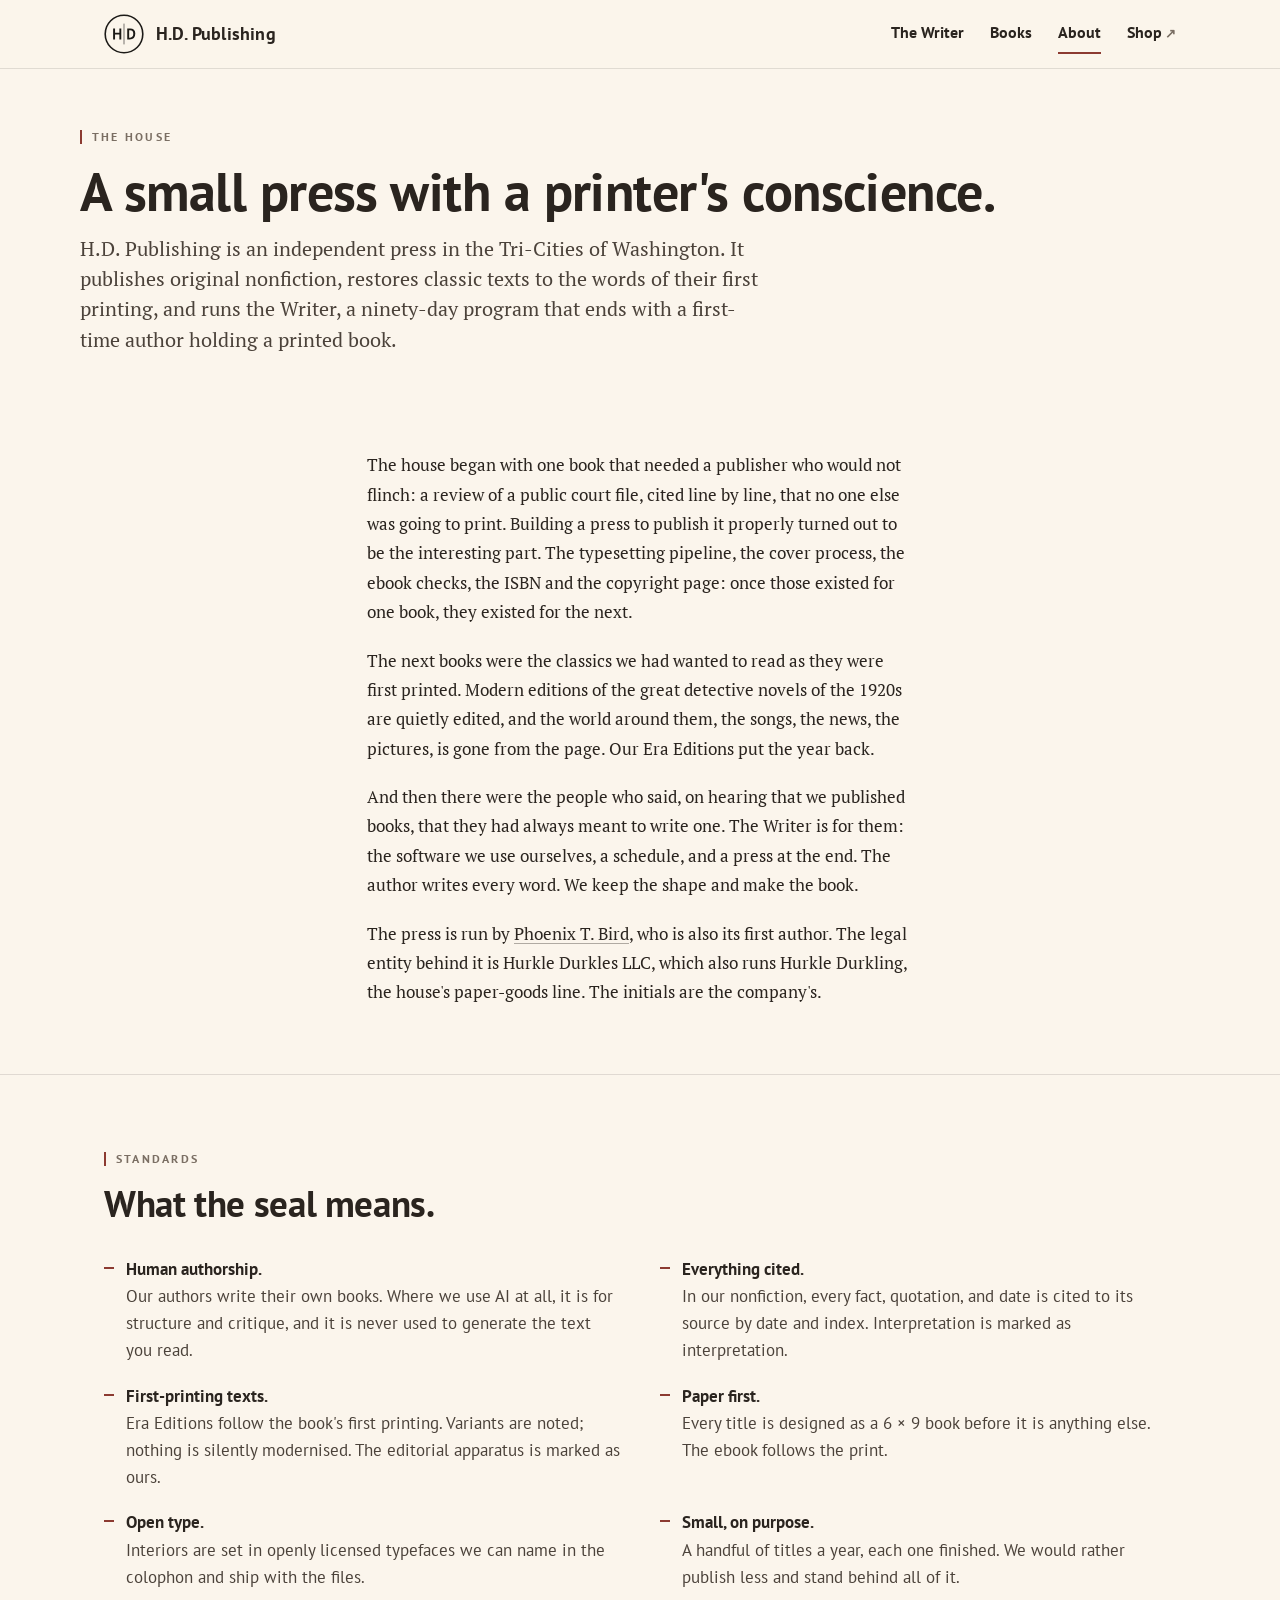
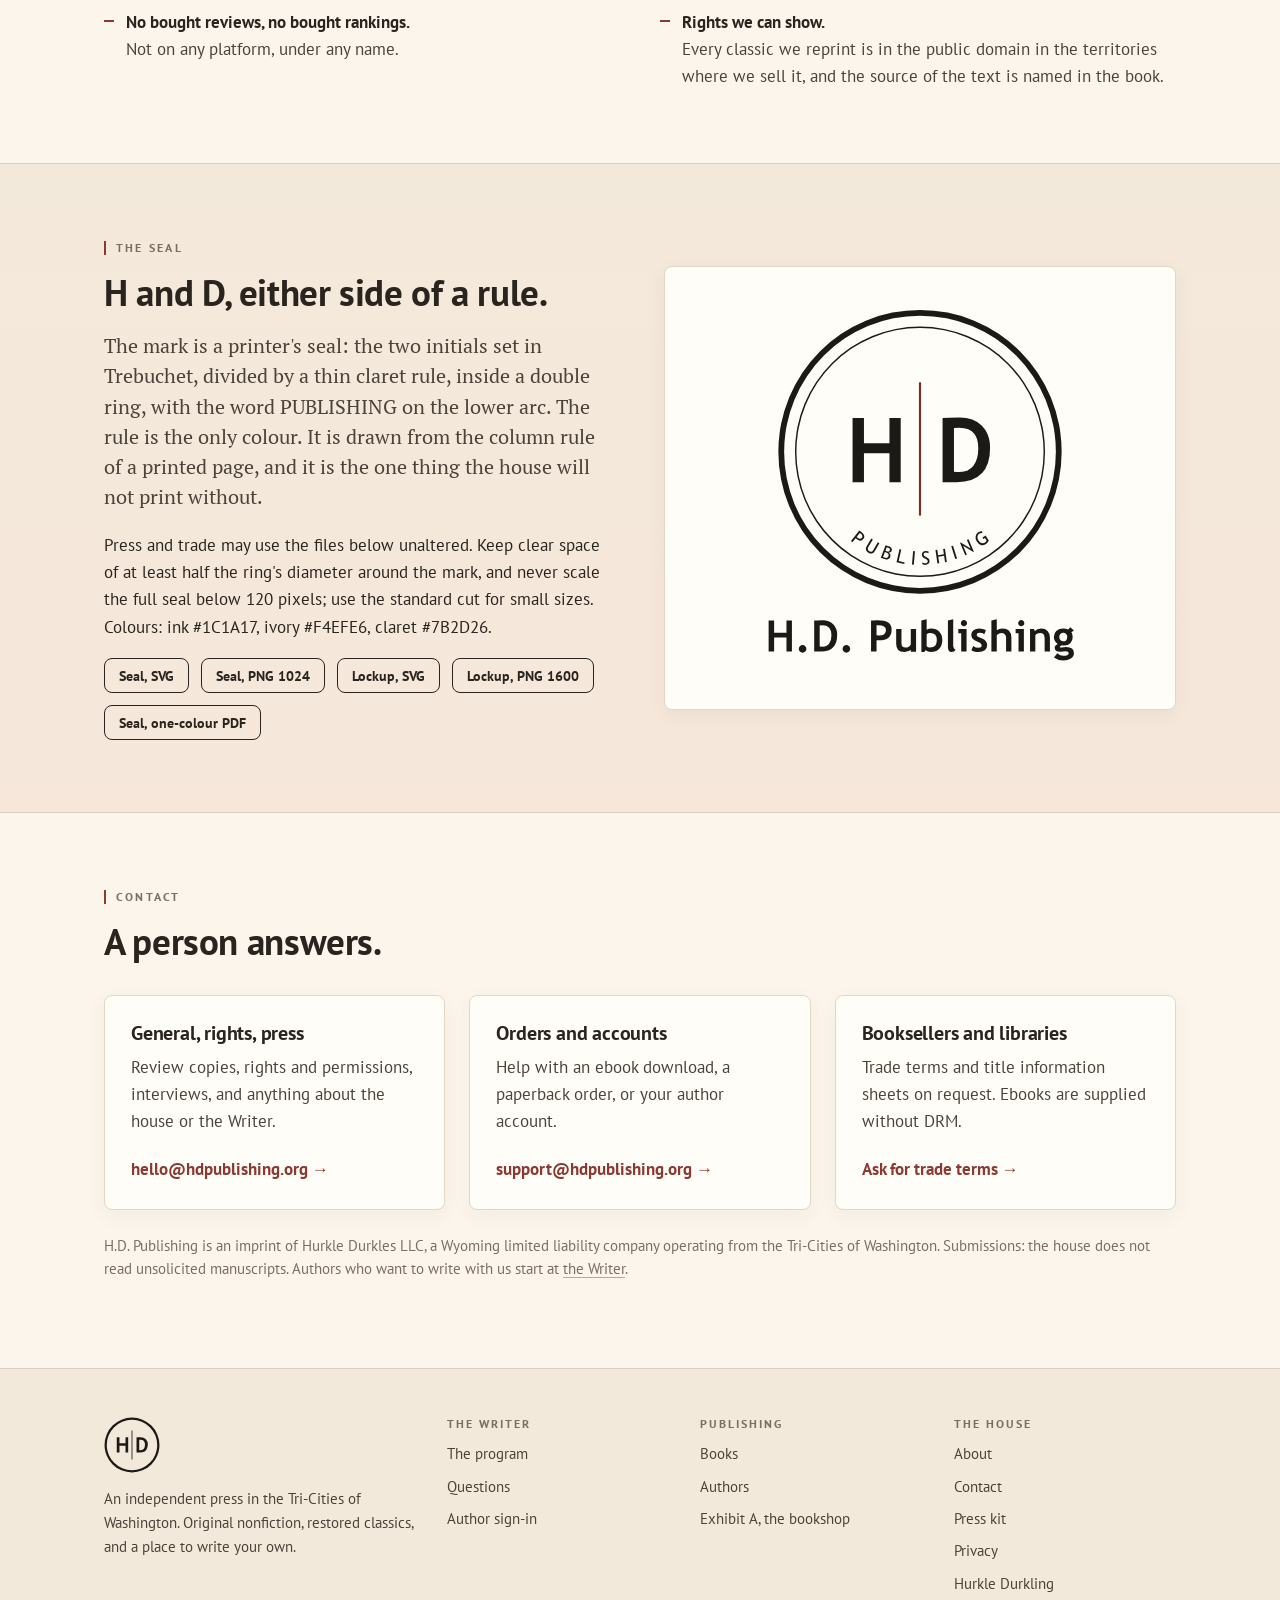
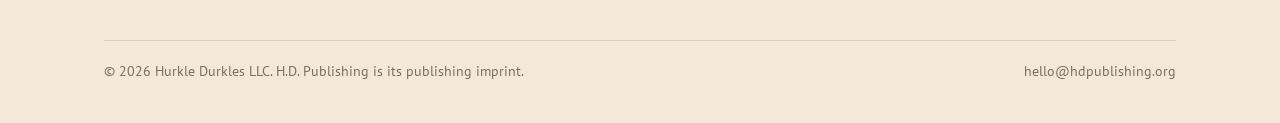
==== commit 35a51efd: "Warm Studio palette: cream paper, espresso ink, honey second accent; seal colours unchanged Co-Autho" ====
--- a/about/index.html
+++ b/about/index.html
@@ -6,7 +6,7 @@
 <title>About · H.D. Publishing</title>
 <meta name="description" content="H.D. Publishing is an independent press in the Tri-Cities of Washington, founded by Phoenix T. Bird. The house, its standards, its seal, and how to reach it.">
 <link rel="canonical" href="https://hdpublishing.org/about/">
-<meta name="theme-color" content="#F4EFE6">
+<meta name="theme-color" content="#FBF5EC">
 <link rel="icon" href="/assets/brand/favicon.ico" sizes="any">
 <link rel="icon" type="image/png" sizes="32x32" href="/assets/brand/favicon-32.png">
 <link rel="apple-touch-icon" href="/assets/brand/apple-touch-icon-180.png">
--- a/assets/site.css
+++ b/assets/site.css
@@ -4,20 +4,27 @@
    from Trebuchet MS (the seal's face) to PT Sans where Trebuchet is absent. */
 
 :root {
-  --ink: #1C1A17;
-  --ink-soft: #3a3631;
-  --ink-mute: #6b655c;
-  --paper: #F4EFE6;
-  --paper-deep: #EAE3D6;
-  --paper-edge: #DDD4C3;
-  --claret: #7B2D26;
-  --claret-soft: #9a463e;
-  --rule: rgba(28, 26, 23, 0.16);
-  --rule-strong: rgba(28, 26, 23, 0.4);
+  /* Warm Studio palette (2026-09-28): cream paper, espresso ink, claret for the mark and
+     primary actions, honey as the second accent. The seal's own ink/claret files are unchanged. */
+  --ink: #2A241F;
+  --ink-soft: #4B423A;
+  --ink-mute: #7A6E63;
+  --paper: #FBF5EC;
+  --paper-deep: #F3E9DA;
+  --paper-edge: #E3D6C3;
+  --blush: #F6E7DA;
+  --claret: #8C3A31;
+  --claret-soft: #A3524A;
+  --honey: #C98B3A;
+  --honey-soft: #E7C48E;
+  --rule: rgba(42, 36, 31, 0.13);
+  --rule-strong: rgba(42, 36, 31, 0.36);
   --bg: var(--paper);
   --fg: var(--ink);
-  --card: #FBF8F2;
-  --shadow: 0 14px 40px rgba(28, 26, 23, 0.10);
+  --card: #FFFDF8;
+  --band-bg: #3B2F2A;
+  --shadow: 0 14px 40px rgba(74, 52, 30, 0.12);
+  --radius: 8px;
   --sans: "PT Sans", "Trebuchet MS", "Helvetica Neue", Arial, sans-serif;
   --head: "Trebuchet MS", "PT Sans", "Helvetica Neue", Arial, sans-serif;
   --serif: "PT Serif", Georgia, "Times New Roman", serif;
@@ -28,33 +35,41 @@
 
 @media (prefers-color-scheme: dark) {
   :root:not([data-theme="light"]) {
-    --ink: #F4EFE6;
-    --ink-soft: #DCD5C8;
-    --ink-mute: #A59D90;
-    --paper: #1C1A17;
-    --paper-deep: #26231F;
-    --paper-edge: #383430;
-    --claret: #C4665C;
-    --claret-soft: #D98177;
-    --rule: rgba(244, 239, 230, 0.16);
-    --rule-strong: rgba(244, 239, 230, 0.4);
-    --card: #221F1B;
+    --ink: #F4EBDF;
+    --ink-soft: #DCCFC0;
+    --ink-mute: #A8998A;
+    --paper: #221C18;
+    --paper-deep: #2C2521;
+    --paper-edge: #3E352F;
+    --blush: #2F2521;
+    --claret: #D07A6E;
+    --claret-soft: #DE9288;
+    --honey: #E0A458;
+    --honey-soft: #8A6530;
+    --rule: rgba(244, 235, 223, 0.14);
+    --rule-strong: rgba(244, 235, 223, 0.38);
+    --card: #2A231F;
+    --band-bg: #17120F;
     --shadow: 0 14px 40px rgba(0, 0, 0, 0.45);
     --seal: url("brand/hd-seal-reversed.svg");
   }
 }
 :root[data-theme="dark"] {
-  --ink: #F4EFE6;
-  --ink-soft: #DCD5C8;
-  --ink-mute: #A59D90;
-  --paper: #1C1A17;
-  --paper-deep: #26231F;
-  --paper-edge: #383430;
-  --claret: #C4665C;
-  --claret-soft: #D98177;
-  --rule: rgba(244, 239, 230, 0.16);
-  --rule-strong: rgba(244, 239, 230, 0.4);
-  --card: #221F1B;
+  --ink: #F4EBDF;
+  --ink-soft: #DCCFC0;
+  --ink-mute: #A8998A;
+  --paper: #221C18;
+  --paper-deep: #2C2521;
+  --paper-edge: #3E352F;
+  --blush: #2F2521;
+  --claret: #D07A6E;
+  --claret-soft: #DE9288;
+  --honey: #E0A458;
+  --honey-soft: #8A6530;
+  --rule: rgba(244, 235, 223, 0.14);
+  --rule-strong: rgba(244, 235, 223, 0.38);
+  --card: #2A231F;
+  --band-bg: #17120F;
   --shadow: 0 14px 40px rgba(0, 0, 0, 0.45);
   --seal: url("brand/hd-seal-reversed.svg");
 }
@@ -99,7 +114,7 @@
 /* Header */
 .site-header {
   position: sticky; top: 0; z-index: 30;
-  background: color-mix(in srgb, var(--paper) 92%, transparent);
+  background: color-mix(in srgb, var(--paper) 90%, transparent);
   backdrop-filter: saturate(140%) blur(8px);
   border-bottom: 1px solid var(--rule);
 }
@@ -111,7 +126,8 @@
 @media (prefers-color-scheme: dark) { :root:not([data-theme="light"]) .brand .mark.std { filter: invert(1) hue-rotate(180deg); } }
 .nav-links { display: flex; align-items: center; gap: 26px; font-weight: 700; font-size: 0.98rem; }
 .nav-links a { text-decoration: none; padding: 6px 0; border-bottom: 2px solid transparent; }
-.nav-links a:hover, .nav-links a[aria-current="page"] { border-bottom-color: var(--claret); }
+.nav-links a:hover { border-bottom-color: var(--honey); }
+.nav-links a[aria-current="page"] { border-bottom-color: var(--claret); }
 .nav-links .ext::after { content: " ↗"; font-size: 0.8em; color: var(--ink-mute); }
 .nav-toggle { display: none; background: none; border: 1px solid var(--rule-strong); border-radius: 4px; padding: 6px 10px; font: inherit; color: inherit; cursor: pointer; }
 @media (max-width: 760px) {
@@ -127,7 +143,7 @@
 /* Buttons */
 .btn {
   display: inline-flex; align-items: center; justify-content: center; gap: 8px;
-  padding: 12px 22px; border-radius: 4px; font-weight: 700; font-size: 0.98rem;
+  padding: 12px 22px; border-radius: var(--radius); font-weight: 700; font-size: 0.98rem;
   text-decoration: none; border: 1.5px solid var(--ink); color: var(--ink); background: transparent;
   cursor: pointer; font-family: var(--sans); line-height: 1.2; transition: background .15s, color .15s;
 }
@@ -148,7 +164,9 @@
 .lede { font-family: var(--serif); font-size: 1.22rem; line-height: 1.55; color: var(--ink-soft); max-width: 62ch; }
 
 /* Hero */
-.hero { padding: 72px 0 64px; }
+.hero { padding: 72px 0 64px; background: linear-gradient(160deg, var(--paper) 0%, var(--blush) 100%); position: relative; }
+.hero::after { content: ""; position: absolute; inset: 0; background: radial-gradient(600px 320px at 85% 10%, rgba(201,139,58,0.14), transparent 70%); pointer-events: none; }
+.hero > .wrap { position: relative; z-index: 1; }
 .hero-grid { display: grid; grid-template-columns: 1.3fr 1fr; gap: 48px; align-items: center; }
 .hero .seal { width: min(320px, 70vw); aspect-ratio: 1; background: var(--seal) center/contain no-repeat; margin: 0 auto; }
 .hero h1 { max-width: 16ch; margin-bottom: 20px; }
@@ -166,7 +184,7 @@
 @media (max-width: 900px) { .grid.cols-3, .grid.cols-4 { grid-template-columns: repeat(2, 1fr); } }
 @media (max-width: 600px) { .grid.cols-2, .grid.cols-3, .grid.cols-4 { grid-template-columns: 1fr; } }
 .card {
-  background: var(--card); border: 1px solid var(--rule); border-radius: 6px; padding: 26px;
+  background: var(--card); border: 1px solid var(--paper-edge); border-radius: var(--radius); padding: 26px; box-shadow: 0 6px 20px rgba(74,52,30,0.05);
   display: flex; flex-direction: column; gap: 10px;
 }
 .card h3 { margin: 0; }
@@ -174,6 +192,7 @@
 .card .more { margin-top: auto; padding-top: 10px; font-weight: 700; text-decoration: none; color: var(--claret); }
 .card .more::after { content: " →"; }
 .card.line { border-top: 3px solid var(--claret); }
+.card.line:nth-child(even) { border-top-color: var(--honey); }
 
 /* Book tiles */
 .book-tile { display: grid; grid-template-columns: 120px 1fr; gap: 20px; align-items: start; text-decoration: none; }
@@ -182,11 +201,11 @@
 .book-tile .by { color: var(--ink-mute); margin-bottom: 8px; }
 .book-tile p { color: var(--ink-soft); margin: 0 0 8px; }
 .status { display: inline-block; font-size: 0.74rem; letter-spacing: 0.14em; text-transform: uppercase; font-weight: 700; padding: 3px 8px; border-radius: 3px; border: 1px solid var(--rule-strong); color: var(--ink-mute); }
-.status.now { border-color: var(--claret); color: var(--claret); }
+.status.now { border-color: var(--honey); color: var(--claret); background: rgba(201,139,58,0.12); }
 
 /* Typographic placeholder covers for titles without final art */
 .cover-type {
-  aspect-ratio: 2 / 3; background: var(--ink); color: var(--paper);
+  aspect-ratio: 2 / 3; background: #3B2F2A; color: #FBF5EC;
   padding: 14% 12%; display: flex; flex-direction: column; justify-content: space-between;
   font-family: var(--head); border-radius: 2px; box-shadow: var(--shadow); position: relative; overflow: hidden;
 }
@@ -202,7 +221,7 @@
 .cover-type.navy { background: #131A24; color: #E8E0CE; }
 
 /* Featured book band */
-.feature { background: var(--paper-deep); border-top: 1px solid var(--rule); border-bottom: 1px solid var(--rule); }
+.feature { background: linear-gradient(180deg, var(--paper-deep), var(--blush)); border-top: 1px solid var(--rule); border-bottom: 1px solid var(--rule); }
 .feature-grid { display: grid; grid-template-columns: 300px 1fr; gap: 48px; align-items: center; }
 .feature .cover { box-shadow: 0 30px 60px rgba(28,26,23,0.25); border-radius: 3px; overflow: hidden; }
 .feature blockquote { font-family: var(--serif); font-style: italic; font-size: 1.15rem; margin: 0 0 18px; color: var(--ink-soft); }
@@ -219,7 +238,7 @@
 .product .sub { font-family: var(--serif); font-style: italic; font-size: 1.2rem; color: var(--ink-soft); margin-bottom: 8px; }
 .product .by { font-size: 1.05rem; margin-bottom: 22px; }
 .formats { display: grid; grid-template-columns: 1fr 1fr; gap: 12px; margin: 22px 0; }
-.format { border: 1.5px solid var(--rule-strong); border-radius: 6px; padding: 16px 18px; text-decoration: none; display: block; transition: border-color .15s, background .15s; }
+.format { border: 1.5px solid var(--rule-strong); border-radius: var(--radius); padding: 16px 18px; text-decoration: none; display: block; transition: border-color .15s, background .15s; }
 .format:hover { border-color: var(--claret); background: var(--card); }
 .format b { display: block; font-size: 1.05rem; }
 .format .price { font-size: 1.35rem; font-family: var(--head); margin: 4px 0; }
@@ -266,31 +285,31 @@
 details.faq { border-bottom: 1px solid var(--rule); padding: 6px 0; }
 details.faq summary { cursor: pointer; font-weight: 700; padding: 12px 0; list-style: none; display: flex; justify-content: space-between; gap: 16px; }
 details.faq summary::-webkit-details-marker { display: none; }
-details.faq summary::after { content: "+"; color: var(--claret); font-size: 1.3rem; line-height: 1; }
+details.faq summary::after { content: "+"; color: var(--honey); font-size: 1.3rem; line-height: 1; }
 details.faq[open] summary::after { content: "–"; }
 details.faq p { color: var(--ink-soft); margin: 0 0 14px; max-width: 70ch; }
 
 /* Editor mock (illustration of the Writer, pure CSS) */
 .editor {
-  background: #FBF8F2; color: #1C1A17; border: 1px solid var(--paper-edge); border-radius: 8px;
+  background: #FFFDF8; color: #2A241F; border: 1px solid #E3D6C3; border-radius: 10px;
   box-shadow: var(--shadow); overflow: hidden; font-size: 13px; aspect-ratio: 16 / 10.5; display: grid; grid-template-rows: 38px 1fr;
 }
-.editor .bar { display: flex; align-items: center; gap: 8px; padding: 0 14px; border-bottom: 1px solid #DDD4C3; background: #F4EFE6; }
+.editor .bar { display: flex; align-items: center; gap: 8px; padding: 0 14px; border-bottom: 1px solid #E3D6C3; background: #F3E9DA; }
 .editor .dot { width: 10px; height: 10px; border-radius: 50%; background: #DDD4C3; }
 .editor .bar .title { margin-left: 8px; font-weight: 700; }
 .editor .bar .tools { margin-left: auto; display: flex; gap: 6px; }
 .editor .bar .tools span { border: 1px solid #C9BFAD; border-radius: 3px; padding: 2px 8px; font-size: 11px; }
 .editor .bar .tools span.on { background: #1C1A17; color: #F4EFE6; border-color: #1C1A17; }
 .editor .body { display: grid; grid-template-columns: 170px 1fr; min-height: 0; }
-.editor .side { border-right: 1px solid #DDD4C3; padding: 12px 0; background: #F7F2E9; overflow: hidden; }
+.editor .side { border-right: 1px solid #E3D6C3; padding: 12px 0; background: #F9F1E5; overflow: hidden; }
 .editor .side div { padding: 6px 14px; display: flex; align-items: center; gap: 8px; white-space: nowrap; overflow: hidden; text-overflow: ellipsis; }
-.editor .side div.cur { background: #EAE3D6; font-weight: 700; }
+.editor .side div.cur { background: #F3E9DA; font-weight: 700; }
 .editor .side i { width: 7px; height: 7px; border-radius: 50%; flex: none; display: inline-block; }
-.editor .side i.done { background: #4a5c42; } .editor .side i.polish { background: #C9A227; } .editor .side i.build { background: #DDD4C3; border: 1px solid #C9BFAD; }
+.editor .side i.done { background: #4a5c42; } .editor .side i.polish { background: #C98B3A; } .editor .side i.build { background: #DDD4C3; border: 1px solid #C9BFAD; }
 .editor .page { padding: 26px 34px; font-family: var(--serif); font-size: 13.5px; line-height: 1.6; overflow: hidden; }
 .editor .page h4 { font-family: var(--serif); font-size: 15px; margin: 0 0 12px; letter-spacing: 0.04em; }
 .editor .page p { margin: 0 0 8px; text-indent: 1.6em; }
-.editor .page .note { background: #FFF3D6; border-left: 3px solid #C9A227; padding: 6px 10px; font-family: var(--sans); font-size: 11.5px; text-indent: 0; margin: 10px 0; color: #5a4a1e; }
+.editor .page .note { background: #FBEBD2; border-left: 3px solid #C98B3A; padding: 6px 10px; font-family: var(--sans); font-size: 11.5px; text-indent: 0; margin: 10px 0; color: #5a4a1e; }
 @media (max-width: 520px) { .editor .body { grid-template-columns: 1fr; } .editor .side { display: none; } .editor .bar .tools { display: none; } }
 
 /* Standards list */
@@ -301,23 +320,24 @@
 @media (max-width: 700px) { .standards { grid-template-columns: 1fr; } }
 
 /* Callout band: always ink ground with ivory type, in both colour schemes */
-.band { background: var(--band-bg, #1C1A17); color: #F4EFE6; }
-.band .btn { border-color: #F4EFE6; color: #F4EFE6; }
-.band .btn:hover { background: #F4EFE6; color: #1C1A17; }
-.band .btn.primary { background: #F4EFE6; color: #1C1A17; }
-.band .btn.primary:hover { background: #fff; color: #1C1A17; }
+.band { background: var(--band-bg); color: #FBF5EC; }
+.band .btn { border-color: #E7C48E; color: #E7C48E; }
+.band .btn:hover { background: #E7C48E; color: #3B2F2A; }
+.band .btn.primary { background: #C98B3A; border-color: #C98B3A; color: #2A241F; }
+.band .btn.primary:hover { background: #E0A458; border-color: #E0A458; color: #2A241F; }
 .band h2 { color: inherit; }
-.band .eyebrow { color: rgba(244,239,230,0.7); }
-.band .lede { color: rgba(244,239,230,0.85); }
-.band .standards li { color: rgba(244,239,230,0.78); }
-.band .standards b { color: #F4EFE6; }
+.band .eyebrow { color: rgba(251,245,236,0.7); }
+.band .eyebrow::before { background: #C98B3A; }
+.band .lede { color: rgba(251,245,236,0.85); }
+.band .standards li { color: rgba(251,245,236,0.78); }
+.band .standards b { color: #FBF5EC; }
+.band .standards li::before { background: #C98B3A; }
 .band-grid { display: grid; grid-template-columns: 1fr 1fr; gap: 48px; align-items: center; }
 @media (max-width: 860px) { .band-grid { grid-template-columns: 1fr; } }
-@media (prefers-color-scheme: dark) { :root:not([data-theme="light"]) .band { --band-bg: #26231F; } }
-:root[data-theme="dark"] .band { --band-bg: #26231F; }
+
 
 /* Footer */
-.site-footer { border-top: 1px solid var(--rule); padding: 48px 0 40px; font-size: 0.95rem; color: var(--ink-soft); }
+.site-footer { border-top: 1px solid var(--rule); background: var(--paper-deep); padding: 48px 0 40px; font-size: 0.95rem; color: var(--ink-soft); }
 .footer-grid { display: grid; grid-template-columns: 1.4fr 1fr 1fr 1fr; gap: 32px; }
 .site-footer h4 { font-size: 0.78rem; letter-spacing: 0.16em; text-transform: uppercase; color: var(--ink-mute); margin: 0 0 12px; }
 .site-footer ul { list-style: none; padding: 0; margin: 0; }
@@ -343,5 +363,5 @@
 .center { text-align: center; }
 .mt0 { margin-top: 0; } .mb0 { margin-bottom: 0; }
 .hide { display: none !important; }
-hr.short { width: 64px; border: 0; border-top: 2px solid var(--claret); margin: 26px 0; }
+hr.short { width: 64px; border: 0; border-top: 2px solid var(--honey); margin: 26px 0; }
 kbd, code { font-family: ui-monospace, SFMono-Regular, Menlo, monospace; font-size: 0.9em; background: var(--paper-deep); padding: 1px 5px; border-radius: 3px; }
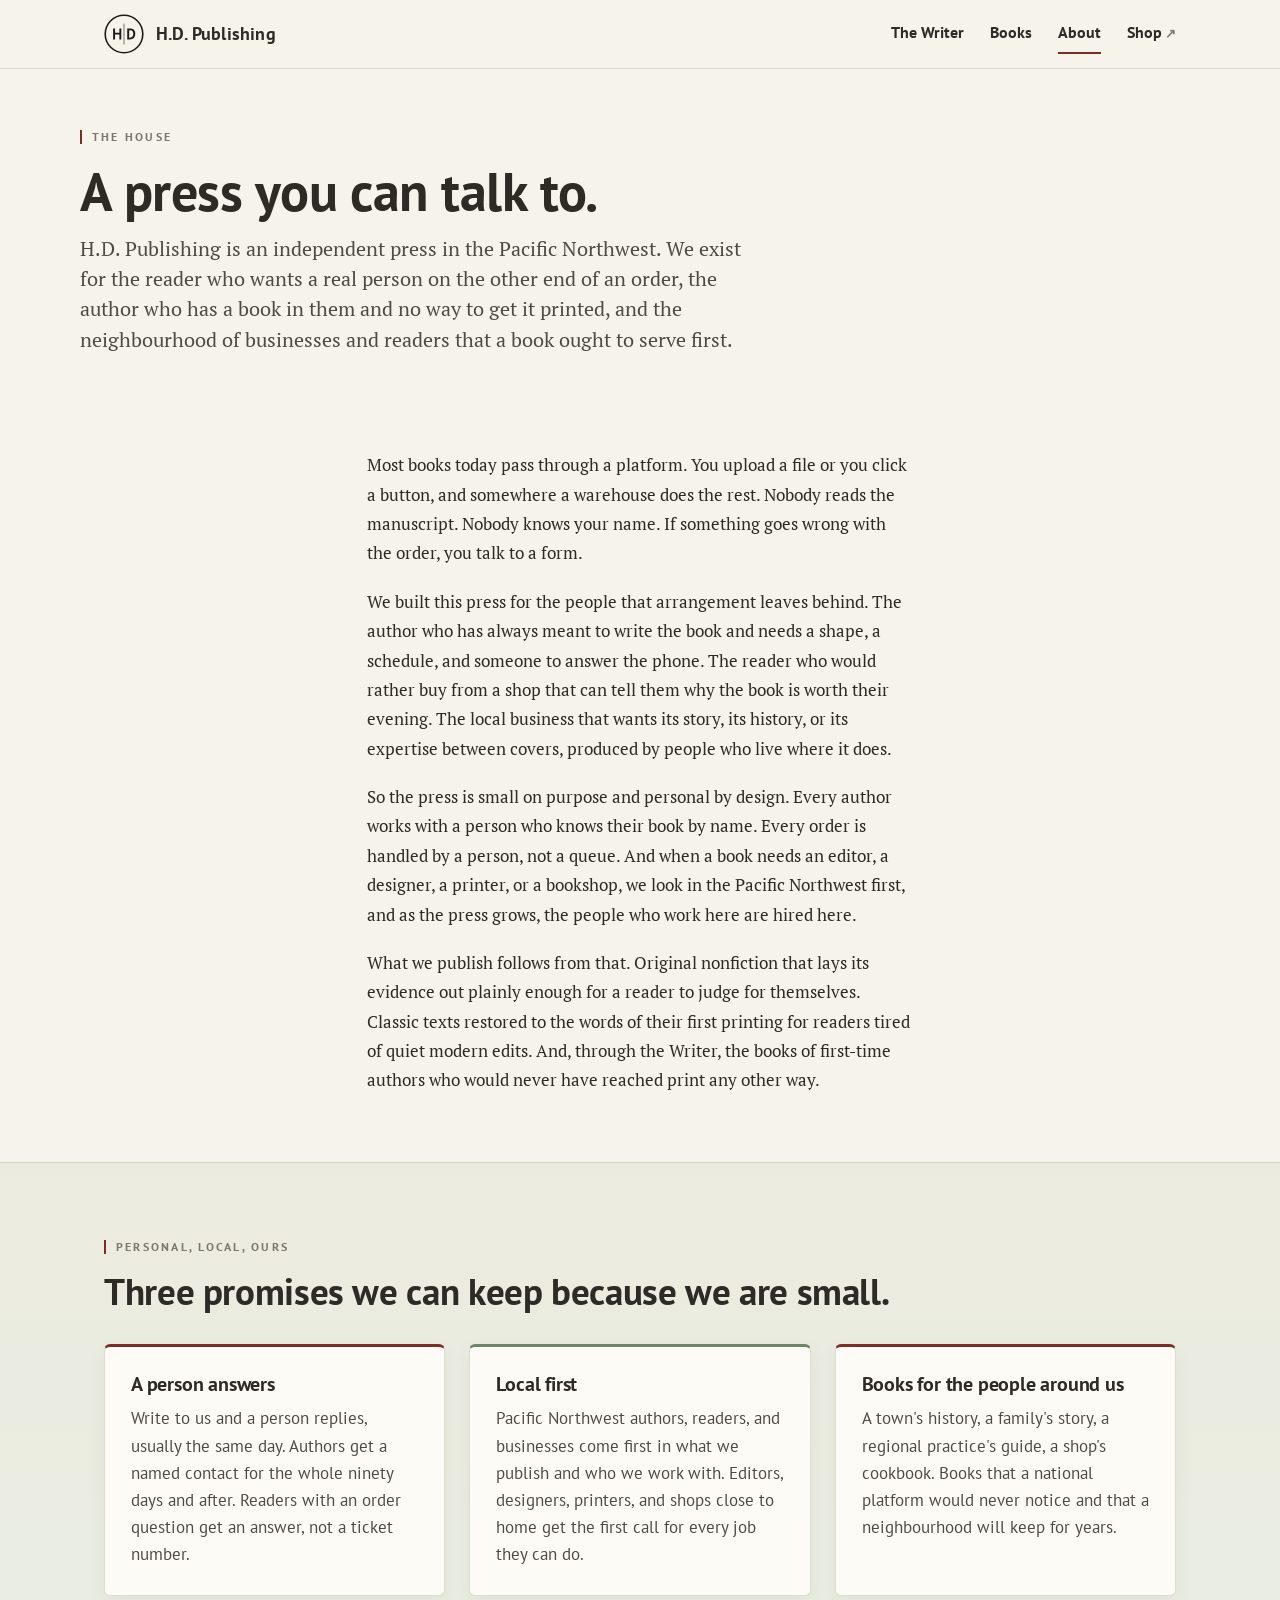
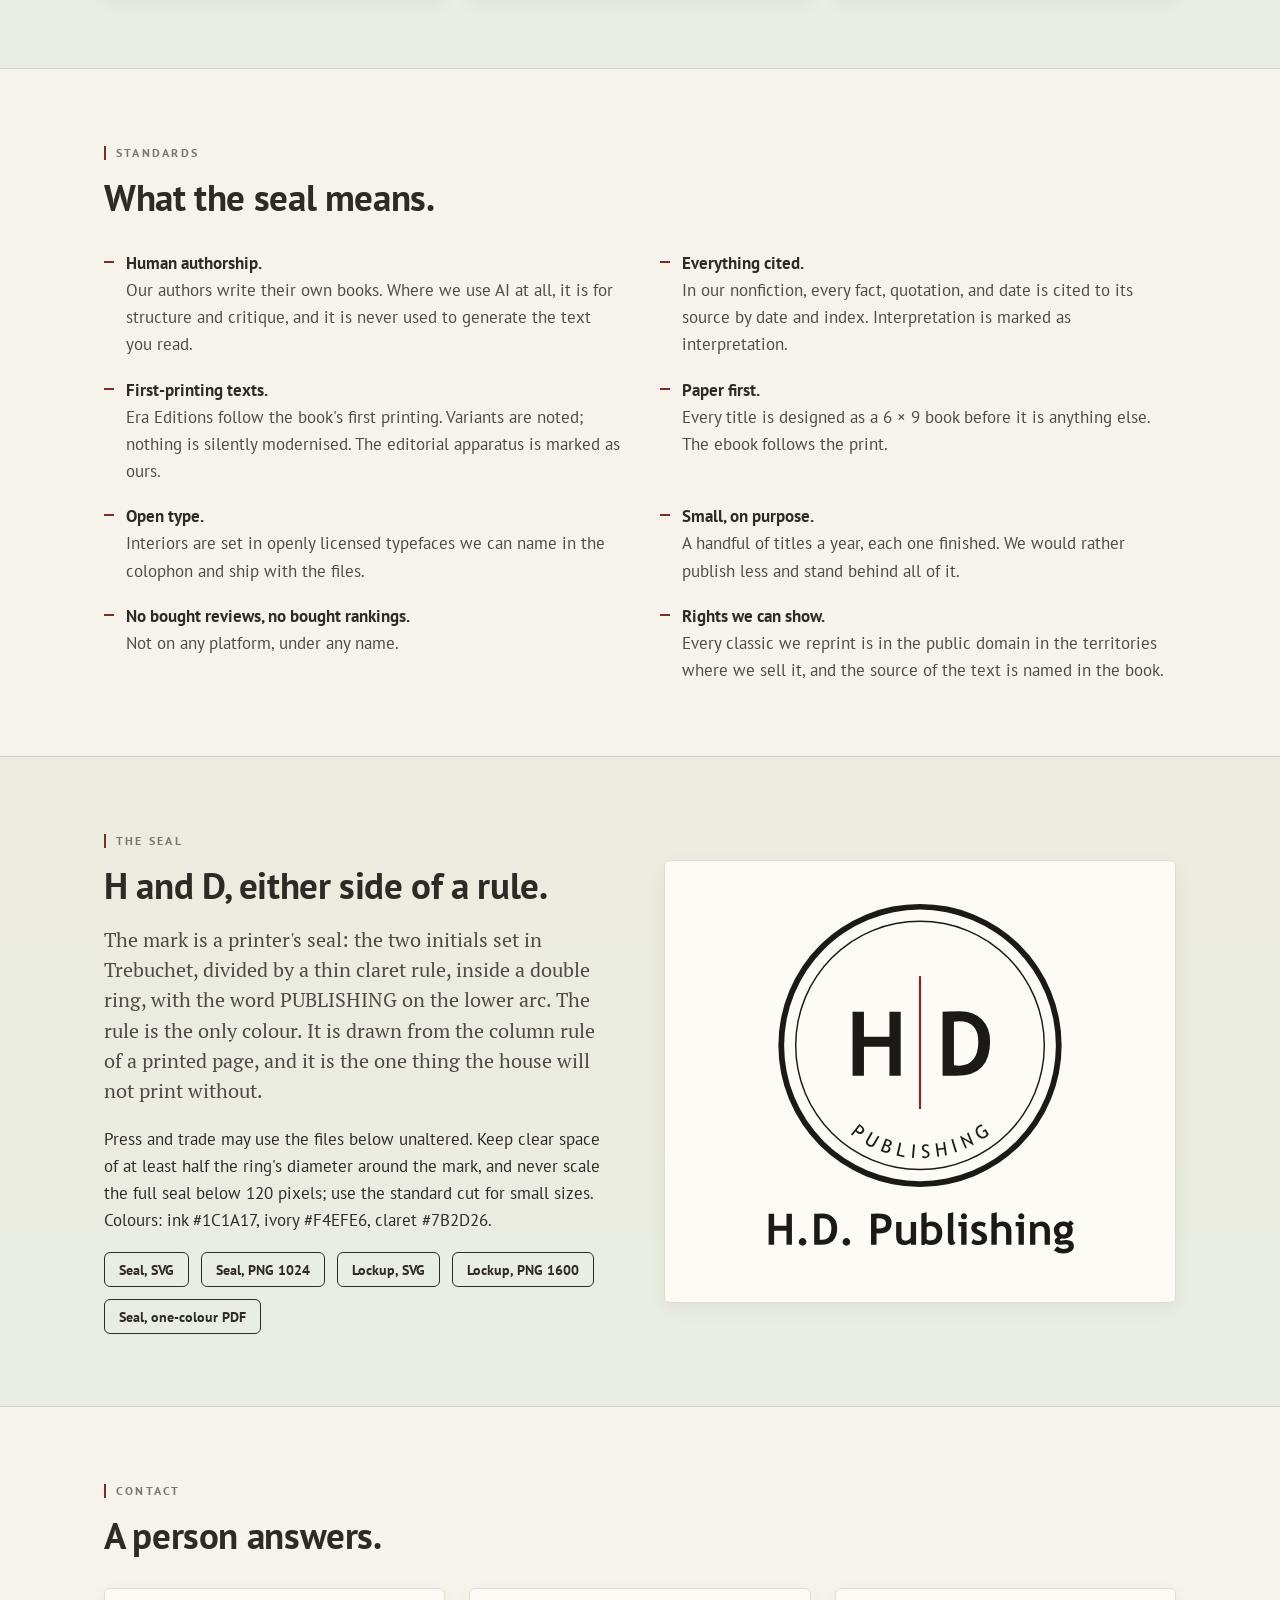
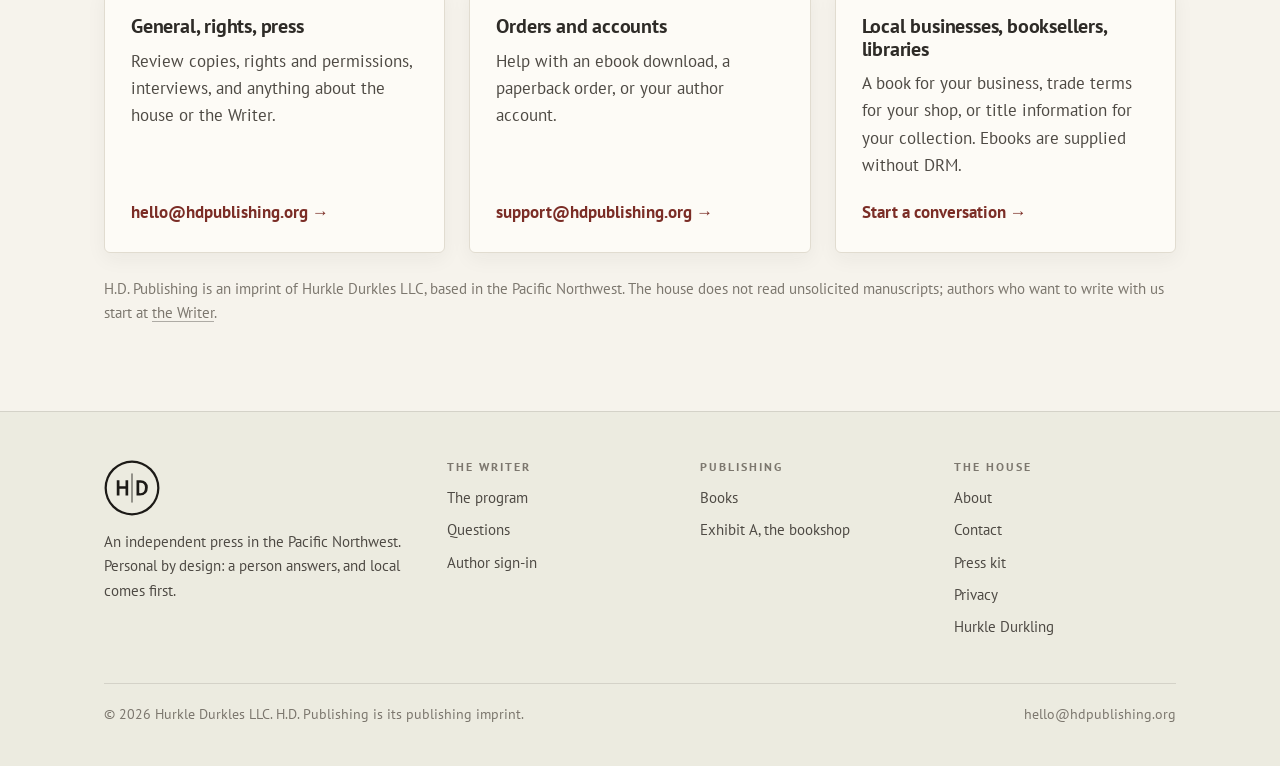
==== commit c2d2bc04: "Linen & Sage palette; Pacific Northwest, personal and local-first copy; no personal names Author pag" ====
--- a/about/index.html
+++ b/about/index.html
@@ -4,15 +4,15 @@
 <meta charset="utf-8">
 <meta name="viewport" content="width=device-width, initial-scale=1">
 <title>About · H.D. Publishing</title>
-<meta name="description" content="H.D. Publishing is an independent press in the Tri-Cities of Washington, founded by Phoenix T. Bird. The house, its standards, its seal, and how to reach it.">
+<meta name="description" content="H.D. Publishing is an independent press in the Pacific Northwest. Personal by design: a person answers, authors are known by name, and local companies and local people come first.">
 <link rel="canonical" href="https://hdpublishing.org/about/">
-<meta name="theme-color" content="#FBF5EC">
+<meta name="theme-color" content="#F6F3EC">
 <link rel="icon" href="/assets/brand/favicon.ico" sizes="any">
 <link rel="icon" type="image/png" sizes="32x32" href="/assets/brand/favicon-32.png">
 <link rel="apple-touch-icon" href="/assets/brand/apple-touch-icon-180.png">
 <meta property="og:site_name" content="H.D. Publishing">
 <meta property="og:title" content="About H.D. Publishing">
-<meta property="og:description" content="An independent press in Washington State. The house, its standards, its seal, and how to reach it.">
+<meta property="og:description" content="An independent press in the Pacific Northwest. Personal by design, local first.">
 <meta property="og:image" content="https://hdpublishing.org/assets/brand/hd-seal-1024.png">
 <link rel="preconnect" href="https://fonts.googleapis.com">
 <link rel="preconnect" href="https://fonts.gstatic.com" crossorigin>
@@ -37,20 +37,45 @@
 <main id="main">
   <div class="wrap page-head">
     <div class="eyebrow">The house</div>
-    <h1>A small press with a printer's conscience.</h1>
-    <p class="lede">H.D. Publishing is an independent press in the Tri-Cities of Washington. It publishes original nonfiction, restores classic texts to the words of their first printing, and runs the Writer, a ninety-day program that ends with a first-time author holding a printed book.</p>
+    <h1>A press you can talk to.</h1>
+    <p class="lede">H.D. Publishing is an independent press in the Pacific Northwest. We exist for the reader who wants a real person on the other end of an order, the author who has a book in them and no way to get it printed, and the neighbourhood of businesses and readers that a book ought to serve first.</p>
   </div>
 
   <section class="tight">
     <div class="wrap-narrow prose">
-      <p>The house began with one book that needed a publisher who would not flinch: a review of a public court file, cited line by line, that no one else was going to print. Building a press to publish it properly turned out to be the interesting part. The typesetting pipeline, the cover process, the ebook checks, the ISBN and the copyright page: once those existed for one book, they existed for the next.</p>
-      <p>The next books were the classics we had wanted to read as they were first printed. Modern editions of the great detective novels of the 1920s are quietly edited, and the world around them, the songs, the news, the pictures, is gone from the page. Our Era Editions put the year back.</p>
-      <p>And then there were the people who said, on hearing that we published books, that they had always meant to write one. The Writer is for them: the software we use ourselves, a schedule, and a press at the end. The author writes every word. We keep the shape and make the book.</p>
-      <p>The press is run by <a href="/authors/phoenix-t-bird/">Phoenix T. Bird</a>, who is also its first author. The legal entity behind it is Hurkle Durkles LLC, which also runs Hurkle Durkling, the house's paper-goods line. The initials are the company's.</p>
+      <p>Most books today pass through a platform. You upload a file or you click a button, and somewhere a warehouse does the rest. Nobody reads the manuscript. Nobody knows your name. If something goes wrong with the order, you talk to a form.</p>
+      <p>We built this press for the people that arrangement leaves behind. The author who has always meant to write the book and needs a shape, a schedule, and someone to answer the phone. The reader who would rather buy from a shop that can tell them why the book is worth their evening. The local business that wants its story, its history, or its expertise between covers, produced by people who live where it does.</p>
+      <p>So the press is small on purpose and personal by design. Every author works with a person who knows their book by name. Every order is handled by a person, not a queue. And when a book needs an editor, a designer, a printer, or a bookshop, we look in the Pacific Northwest first, and as the press grows, the people who work here are hired here.</p>
+      <p>What we publish follows from that. Original nonfiction that lays its evidence out plainly enough for a reader to judge for themselves. Classic texts restored to the words of their first printing for readers tired of quiet modern edits. And, through the Writer, the books of first-time authors who would never have reached print any other way.</p>
     </div>
   </section>
 
-  <section class="rule-top">
+  <section class="feature">
+    <div class="wrap">
+      <div class="section-head">
+        <div>
+          <div class="eyebrow">Personal, local, ours</div>
+          <h2>Three promises we can keep because we are small.</h2>
+        </div>
+      </div>
+      <div class="grid cols-3">
+        <article class="card line">
+          <h3>A person answers</h3>
+          <p>Write to us and a person replies, usually the same day. Authors get a named contact for the whole ninety days and after. Readers with an order question get an answer, not a ticket number.</p>
+        </article>
+        <article class="card line">
+          <h3>Local first</h3>
+          <p>Pacific Northwest authors, readers, and businesses come first in what we publish and who we work with. Editors, designers, printers, and shops close to home get the first call for every job they can do.</p>
+        </article>
+        <article class="card line">
+          <h3>Books for the people around us</h3>
+          <p>A town's history, a family's story, a regional practice's guide, a shop's cookbook. Books that a national platform would never notice and that a neighbourhood will keep for years.</p>
+        </article>
+      </div>
+    </div>
+  </section>
+
+  <section>
     <div class="wrap">
       <div class="section-head">
         <div>
@@ -112,12 +137,12 @@
           <a class="more" href="mailto:support@hdpublishing.org">support@hdpublishing.org</a>
         </article>
         <article class="card">
-          <h3>Booksellers and libraries</h3>
-          <p>Trade terms and title information sheets on request. Ebooks are supplied without DRM.</p>
-          <a class="more" href="mailto:hello@hdpublishing.org?subject=Trade%20inquiry">Ask for trade terms</a>
+          <h3>Local businesses, booksellers, libraries</h3>
+          <p>A book for your business, trade terms for your shop, or title information for your collection. Ebooks are supplied without DRM.</p>
+          <a class="more" href="mailto:hello@hdpublishing.org?subject=Working%20together">Start a conversation</a>
         </article>
       </div>
-      <p class="small mute" style="margin-top:24px">H.D. Publishing is an imprint of Hurkle Durkles LLC, a Wyoming limited liability company operating from the Tri-Cities of Washington. Submissions: the house does not read unsolicited manuscripts. Authors who want to write with us start at <a href="/writer/">the Writer</a>.</p>
+      <p class="small mute" style="margin-top:24px">H.D. Publishing is an imprint of Hurkle Durkles LLC, based in the Pacific Northwest. The house does not read unsolicited manuscripts; authors who want to write with us start at <a href="/writer/">the Writer</a>.</p>
     </div>
   </section>
 </main>
@@ -127,7 +152,7 @@
     <div class="footer-grid">
       <div>
         <div class="mark" aria-hidden="true"></div>
-        <p>An independent press in the Tri-Cities of Washington. Original nonfiction, restored classics, and a place to write your own.</p>
+        <p>An independent press in the Pacific Northwest. Personal by design: a person answers, and local comes first.</p>
       </div>
       <div>
         <h4>The Writer</h4>
@@ -141,7 +166,6 @@
         <h4>Publishing</h4>
         <ul>
           <li><a href="/books/">Books</a></li>
-          <li><a href="/authors/phoenix-t-bird/">Authors</a></li>
           <li><a data-shop="" href="https://shop.hdpublishing.org/">Exhibit A, the bookshop</a></li>
         </ul>
       </div>
--- a/assets/site.css
+++ b/assets/site.css
@@ -4,27 +4,28 @@
    from Trebuchet MS (the seal's face) to PT Sans where Trebuchet is absent. */
 
 :root {
-  /* Warm Studio palette (2026-09-28): cream paper, espresso ink, claret for the mark and
-     primary actions, honey as the second accent. The seal's own ink/claret files are unchanged. */
-  --ink: #2A241F;
-  --ink-soft: #4B423A;
-  --ink-mute: #7A6E63;
-  --paper: #FBF5EC;
-  --paper-deep: #F3E9DA;
-  --paper-edge: #E3D6C3;
-  --blush: #F6E7DA;
-  --claret: #8C3A31;
-  --claret-soft: #A3524A;
-  --honey: #C98B3A;
-  --honey-soft: #E7C48E;
-  --rule: rgba(42, 36, 31, 0.13);
-  --rule-strong: rgba(42, 36, 31, 0.36);
+  /* Linen & Sage palette (chosen 2026-09-28): linen paper, warm charcoal ink, claret for the mark
+     and primary actions, sage as the second colour, deep moss bands. Seal files unchanged. */
+  --ink: #2E2B27;
+  --ink-soft: #4E4A44;
+  --ink-mute: #7C776E;
+  --paper: #F6F3EC;
+  --paper-deep: #ECEBE0;
+  --paper-edge: #E1DCD0;
+  --blush: #E9EDE1;
+  --claret: #7B2D26;
+  --claret-soft: #94443C;
+  --sage: #6F8468;
+  --sage-soft: #C9D3BF;
+  --sage-deep: #3F4A3A;
+  --rule: rgba(46, 43, 39, 0.13);
+  --rule-strong: rgba(46, 43, 39, 0.36);
   --bg: var(--paper);
   --fg: var(--ink);
-  --card: #FFFDF8;
-  --band-bg: #3B2F2A;
-  --shadow: 0 14px 40px rgba(74, 52, 30, 0.12);
-  --radius: 8px;
+  --card: #FDFBF6;
+  --band-bg: #3F4A3A;
+  --shadow: 0 14px 40px rgba(46, 43, 39, 0.10);
+  --radius: 6px;
   --sans: "PT Sans", "Trebuchet MS", "Helvetica Neue", Arial, sans-serif;
   --head: "Trebuchet MS", "PT Sans", "Helvetica Neue", Arial, sans-serif;
   --serif: "PT Serif", Georgia, "Times New Roman", serif;
@@ -35,41 +36,43 @@
 
 @media (prefers-color-scheme: dark) {
   :root:not([data-theme="light"]) {
-    --ink: #F4EBDF;
-    --ink-soft: #DCCFC0;
-    --ink-mute: #A8998A;
-    --paper: #221C18;
-    --paper-deep: #2C2521;
-    --paper-edge: #3E352F;
-    --blush: #2F2521;
+    --ink: #F1EFE7;
+    --ink-soft: #D7D3C8;
+    --ink-mute: #A29E93;
+    --paper: #1F221E;
+    --paper-deep: #272B26;
+    --paper-edge: #383E36;
+    --blush: #242A23;
     --claret: #D07A6E;
     --claret-soft: #DE9288;
-    --honey: #E0A458;
-    --honey-soft: #8A6530;
-    --rule: rgba(244, 235, 223, 0.14);
-    --rule-strong: rgba(244, 235, 223, 0.38);
-    --card: #2A231F;
-    --band-bg: #17120F;
+    --sage: #9FB396;
+    --sage-soft: #6F8468;
+    --sage-deep: #C9D3BF;
+    --rule: rgba(241, 239, 231, 0.14);
+    --rule-strong: rgba(241, 239, 231, 0.38);
+    --card: #262A25;
+    --band-bg: #161A15;
     --shadow: 0 14px 40px rgba(0, 0, 0, 0.45);
     --seal: url("brand/hd-seal-reversed.svg");
   }
 }
 :root[data-theme="dark"] {
-  --ink: #F4EBDF;
-  --ink-soft: #DCCFC0;
-  --ink-mute: #A8998A;
-  --paper: #221C18;
-  --paper-deep: #2C2521;
-  --paper-edge: #3E352F;
-  --blush: #2F2521;
+  --ink: #F1EFE7;
+  --ink-soft: #D7D3C8;
+  --ink-mute: #A29E93;
+  --paper: #1F221E;
+  --paper-deep: #272B26;
+  --paper-edge: #383E36;
+  --blush: #242A23;
   --claret: #D07A6E;
   --claret-soft: #DE9288;
-  --honey: #E0A458;
-  --honey-soft: #8A6530;
-  --rule: rgba(244, 235, 223, 0.14);
-  --rule-strong: rgba(244, 235, 223, 0.38);
-  --card: #2A231F;
-  --band-bg: #17120F;
+  --sage: #9FB396;
+  --sage-soft: #6F8468;
+  --sage-deep: #C9D3BF;
+  --rule: rgba(241, 239, 231, 0.14);
+  --rule-strong: rgba(241, 239, 231, 0.38);
+  --card: #262A25;
+  --band-bg: #161A15;
   --shadow: 0 14px 40px rgba(0, 0, 0, 0.45);
   --seal: url("brand/hd-seal-reversed.svg");
 }
@@ -126,7 +129,7 @@
 @media (prefers-color-scheme: dark) { :root:not([data-theme="light"]) .brand .mark.std { filter: invert(1) hue-rotate(180deg); } }
 .nav-links { display: flex; align-items: center; gap: 26px; font-weight: 700; font-size: 0.98rem; }
 .nav-links a { text-decoration: none; padding: 6px 0; border-bottom: 2px solid transparent; }
-.nav-links a:hover { border-bottom-color: var(--honey); }
+.nav-links a:hover { border-bottom-color: var(--sage); }
 .nav-links a[aria-current="page"] { border-bottom-color: var(--claret); }
 .nav-links .ext::after { content: " ↗"; font-size: 0.8em; color: var(--ink-mute); }
 .nav-toggle { display: none; background: none; border: 1px solid var(--rule-strong); border-radius: 4px; padding: 6px 10px; font: inherit; color: inherit; cursor: pointer; }
@@ -165,7 +168,7 @@
 
 /* Hero */
 .hero { padding: 72px 0 64px; background: linear-gradient(160deg, var(--paper) 0%, var(--blush) 100%); position: relative; }
-.hero::after { content: ""; position: absolute; inset: 0; background: radial-gradient(600px 320px at 85% 10%, rgba(201,139,58,0.14), transparent 70%); pointer-events: none; }
+.hero::after { content: ""; position: absolute; inset: 0; background: radial-gradient(600px 320px at 85% 10%, rgba(111,132,104,0.14), transparent 70%); pointer-events: none; }
 .hero > .wrap { position: relative; z-index: 1; }
 .hero-grid { display: grid; grid-template-columns: 1.3fr 1fr; gap: 48px; align-items: center; }
 .hero .seal { width: min(320px, 70vw); aspect-ratio: 1; background: var(--seal) center/contain no-repeat; margin: 0 auto; }
@@ -184,7 +187,7 @@
 @media (max-width: 900px) { .grid.cols-3, .grid.cols-4 { grid-template-columns: repeat(2, 1fr); } }
 @media (max-width: 600px) { .grid.cols-2, .grid.cols-3, .grid.cols-4 { grid-template-columns: 1fr; } }
 .card {
-  background: var(--card); border: 1px solid var(--paper-edge); border-radius: var(--radius); padding: 26px; box-shadow: 0 6px 20px rgba(74,52,30,0.05);
+  background: var(--card); border: 1px solid var(--paper-edge); border-radius: var(--radius); padding: 26px; box-shadow: 0 6px 20px rgba(46,43,39,0.05);
   display: flex; flex-direction: column; gap: 10px;
 }
 .card h3 { margin: 0; }
@@ -192,7 +195,7 @@
 .card .more { margin-top: auto; padding-top: 10px; font-weight: 700; text-decoration: none; color: var(--claret); }
 .card .more::after { content: " →"; }
 .card.line { border-top: 3px solid var(--claret); }
-.card.line:nth-child(even) { border-top-color: var(--honey); }
+.card.line:nth-child(even) { border-top-color: var(--sage); }
 
 /* Book tiles */
 .book-tile { display: grid; grid-template-columns: 120px 1fr; gap: 20px; align-items: start; text-decoration: none; }
@@ -201,11 +204,11 @@
 .book-tile .by { color: var(--ink-mute); margin-bottom: 8px; }
 .book-tile p { color: var(--ink-soft); margin: 0 0 8px; }
 .status { display: inline-block; font-size: 0.74rem; letter-spacing: 0.14em; text-transform: uppercase; font-weight: 700; padding: 3px 8px; border-radius: 3px; border: 1px solid var(--rule-strong); color: var(--ink-mute); }
-.status.now { border-color: var(--honey); color: var(--claret); background: rgba(201,139,58,0.12); }
+.status.now { border-color: var(--sage); color: var(--sage-deep); background: rgba(111,132,104,0.12); }
 
 /* Typographic placeholder covers for titles without final art */
 .cover-type {
-  aspect-ratio: 2 / 3; background: #3B2F2A; color: #FBF5EC;
+  aspect-ratio: 2 / 3; background: #3F4A3A; color: #F6F3EC;
   padding: 14% 12%; display: flex; flex-direction: column; justify-content: space-between;
   font-family: var(--head); border-radius: 2px; box-shadow: var(--shadow); position: relative; overflow: hidden;
 }
@@ -285,31 +288,31 @@
 details.faq { border-bottom: 1px solid var(--rule); padding: 6px 0; }
 details.faq summary { cursor: pointer; font-weight: 700; padding: 12px 0; list-style: none; display: flex; justify-content: space-between; gap: 16px; }
 details.faq summary::-webkit-details-marker { display: none; }
-details.faq summary::after { content: "+"; color: var(--honey); font-size: 1.3rem; line-height: 1; }
+details.faq summary::after { content: "+"; color: var(--sage); font-size: 1.3rem; line-height: 1; }
 details.faq[open] summary::after { content: "–"; }
 details.faq p { color: var(--ink-soft); margin: 0 0 14px; max-width: 70ch; }
 
 /* Editor mock (illustration of the Writer, pure CSS) */
 .editor {
-  background: #FFFDF8; color: #2A241F; border: 1px solid #E3D6C3; border-radius: 10px;
+  background: #FDFBF6; color: #2E2B27; border: 1px solid #E1DCD0; border-radius: 10px;
   box-shadow: var(--shadow); overflow: hidden; font-size: 13px; aspect-ratio: 16 / 10.5; display: grid; grid-template-rows: 38px 1fr;
 }
-.editor .bar { display: flex; align-items: center; gap: 8px; padding: 0 14px; border-bottom: 1px solid #E3D6C3; background: #F3E9DA; }
+.editor .bar { display: flex; align-items: center; gap: 8px; padding: 0 14px; border-bottom: 1px solid #E1DCD0; background: #ECEBE1; }
 .editor .dot { width: 10px; height: 10px; border-radius: 50%; background: #DDD4C3; }
 .editor .bar .title { margin-left: 8px; font-weight: 700; }
 .editor .bar .tools { margin-left: auto; display: flex; gap: 6px; }
 .editor .bar .tools span { border: 1px solid #C9BFAD; border-radius: 3px; padding: 2px 8px; font-size: 11px; }
 .editor .bar .tools span.on { background: #1C1A17; color: #F4EFE6; border-color: #1C1A17; }
 .editor .body { display: grid; grid-template-columns: 170px 1fr; min-height: 0; }
-.editor .side { border-right: 1px solid #E3D6C3; padding: 12px 0; background: #F9F1E5; overflow: hidden; }
+.editor .side { border-right: 1px solid #E1DCD0; padding: 12px 0; background: #F3F2EA; overflow: hidden; }
 .editor .side div { padding: 6px 14px; display: flex; align-items: center; gap: 8px; white-space: nowrap; overflow: hidden; text-overflow: ellipsis; }
-.editor .side div.cur { background: #F3E9DA; font-weight: 700; }
+.editor .side div.cur { background: #ECEBE1; font-weight: 700; }
 .editor .side i { width: 7px; height: 7px; border-radius: 50%; flex: none; display: inline-block; }
-.editor .side i.done { background: #4a5c42; } .editor .side i.polish { background: #C98B3A; } .editor .side i.build { background: #DDD4C3; border: 1px solid #C9BFAD; }
+.editor .side i.done { background: #4a5c42; } .editor .side i.polish { background: #6F8468; } .editor .side i.build { background: #DDD4C3; border: 1px solid #C9BFAD; }
 .editor .page { padding: 26px 34px; font-family: var(--serif); font-size: 13.5px; line-height: 1.6; overflow: hidden; }
 .editor .page h4 { font-family: var(--serif); font-size: 15px; margin: 0 0 12px; letter-spacing: 0.04em; }
 .editor .page p { margin: 0 0 8px; text-indent: 1.6em; }
-.editor .page .note { background: #FBEBD2; border-left: 3px solid #C98B3A; padding: 6px 10px; font-family: var(--sans); font-size: 11.5px; text-indent: 0; margin: 10px 0; color: #5a4a1e; }
+.editor .page .note { background: #EEF1E6; border-left: 3px solid #6F8468; padding: 6px 10px; font-family: var(--sans); font-size: 11.5px; text-indent: 0; margin: 10px 0; color: #3F4A3A; }
 @media (max-width: 520px) { .editor .body { grid-template-columns: 1fr; } .editor .side { display: none; } .editor .bar .tools { display: none; } }
 
 /* Standards list */
@@ -320,18 +323,18 @@
 @media (max-width: 700px) { .standards { grid-template-columns: 1fr; } }
 
 /* Callout band: always ink ground with ivory type, in both colour schemes */
-.band { background: var(--band-bg); color: #FBF5EC; }
-.band .btn { border-color: #E7C48E; color: #E7C48E; }
-.band .btn:hover { background: #E7C48E; color: #3B2F2A; }
-.band .btn.primary { background: #C98B3A; border-color: #C98B3A; color: #2A241F; }
-.band .btn.primary:hover { background: #E0A458; border-color: #E0A458; color: #2A241F; }
+.band { background: var(--band-bg); color: #F6F3EC; }
+.band .btn { border-color: #C9D3BF; color: #C9D3BF; }
+.band .btn:hover { background: #C9D3BF; color: #3F4A3A; }
+.band .btn.primary { background: #6F8468; border-color: #6F8468; color: #2E2B27; }
+.band .btn.primary:hover { background: #DCE4D3; border-color: #DCE4D3; color: #2E2B27; }
 .band h2 { color: inherit; }
-.band .eyebrow { color: rgba(251,245,236,0.7); }
-.band .eyebrow::before { background: #C98B3A; }
-.band .lede { color: rgba(251,245,236,0.85); }
-.band .standards li { color: rgba(251,245,236,0.78); }
-.band .standards b { color: #FBF5EC; }
-.band .standards li::before { background: #C98B3A; }
+.band .eyebrow { color: rgba(246,243,236,0.7); }
+.band .eyebrow::before { background: #6F8468; }
+.band .lede { color: rgba(246,243,236,0.85); }
+.band .standards li { color: rgba(246,243,236,0.78); }
+.band .standards b { color: #F6F3EC; }
+.band .standards li::before { background: #6F8468; }
 .band-grid { display: grid; grid-template-columns: 1fr 1fr; gap: 48px; align-items: center; }
 @media (max-width: 860px) { .band-grid { grid-template-columns: 1fr; } }
 
@@ -363,5 +366,5 @@
 .center { text-align: center; }
 .mt0 { margin-top: 0; } .mb0 { margin-bottom: 0; }
 .hide { display: none !important; }
-hr.short { width: 64px; border: 0; border-top: 2px solid var(--honey); margin: 26px 0; }
+hr.short { width: 64px; border: 0; border-top: 2px solid var(--sage); margin: 26px 0; }
 kbd, code { font-family: ui-monospace, SFMono-Regular, Menlo, monospace; font-size: 0.9em; background: var(--paper-deep); padding: 1px 5px; border-radius: 3px; }
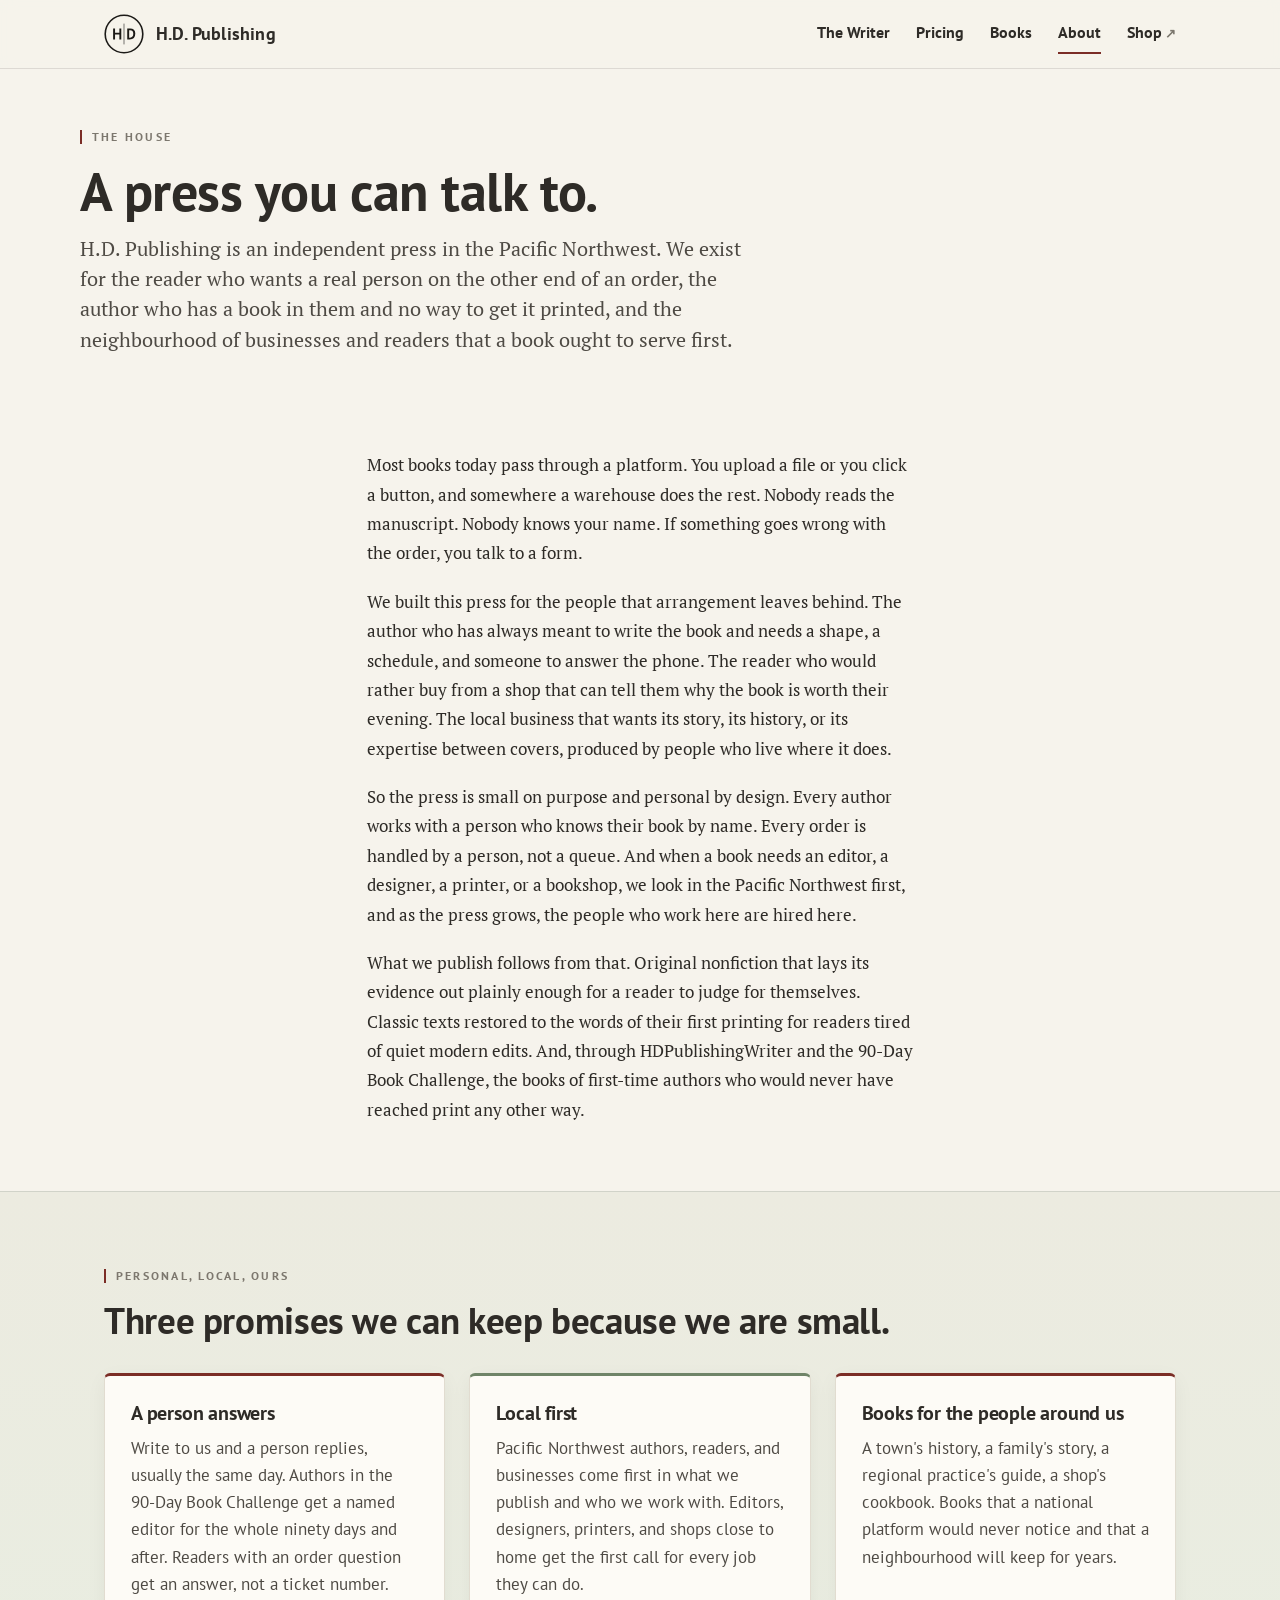
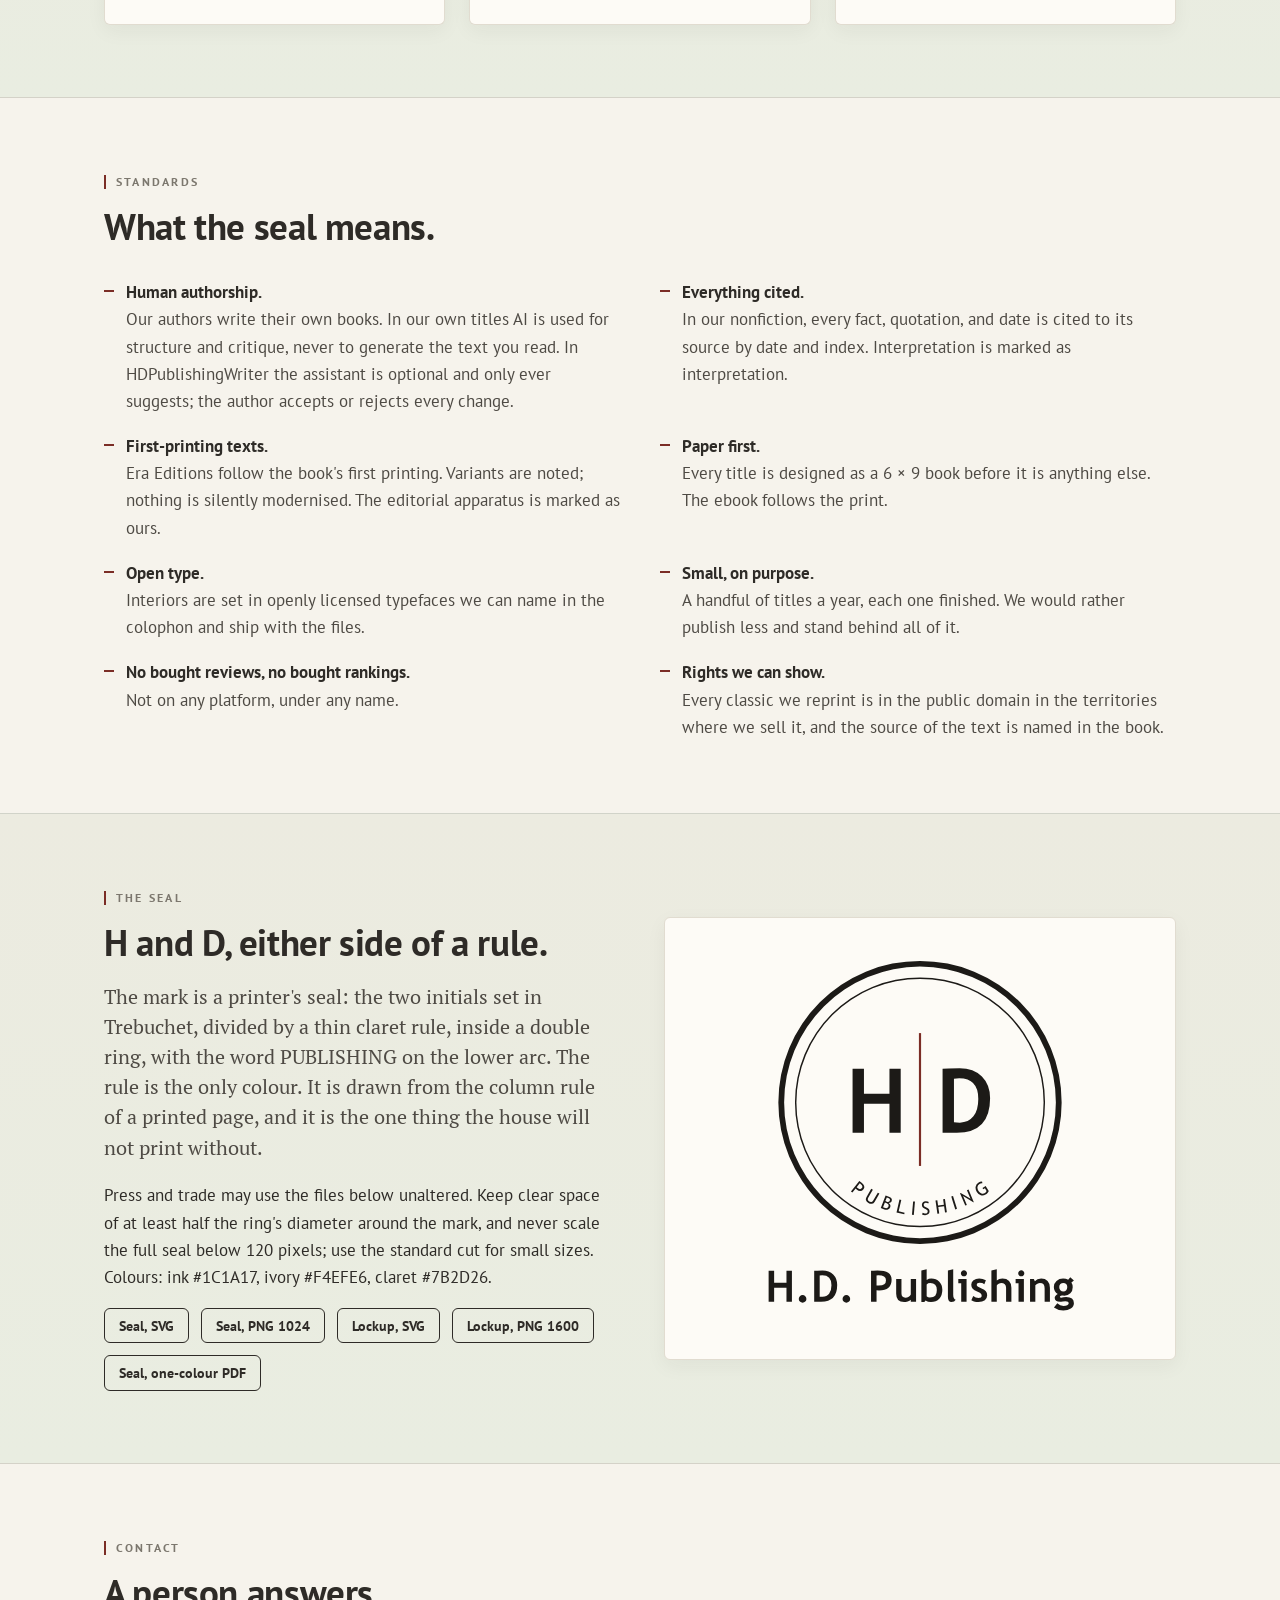
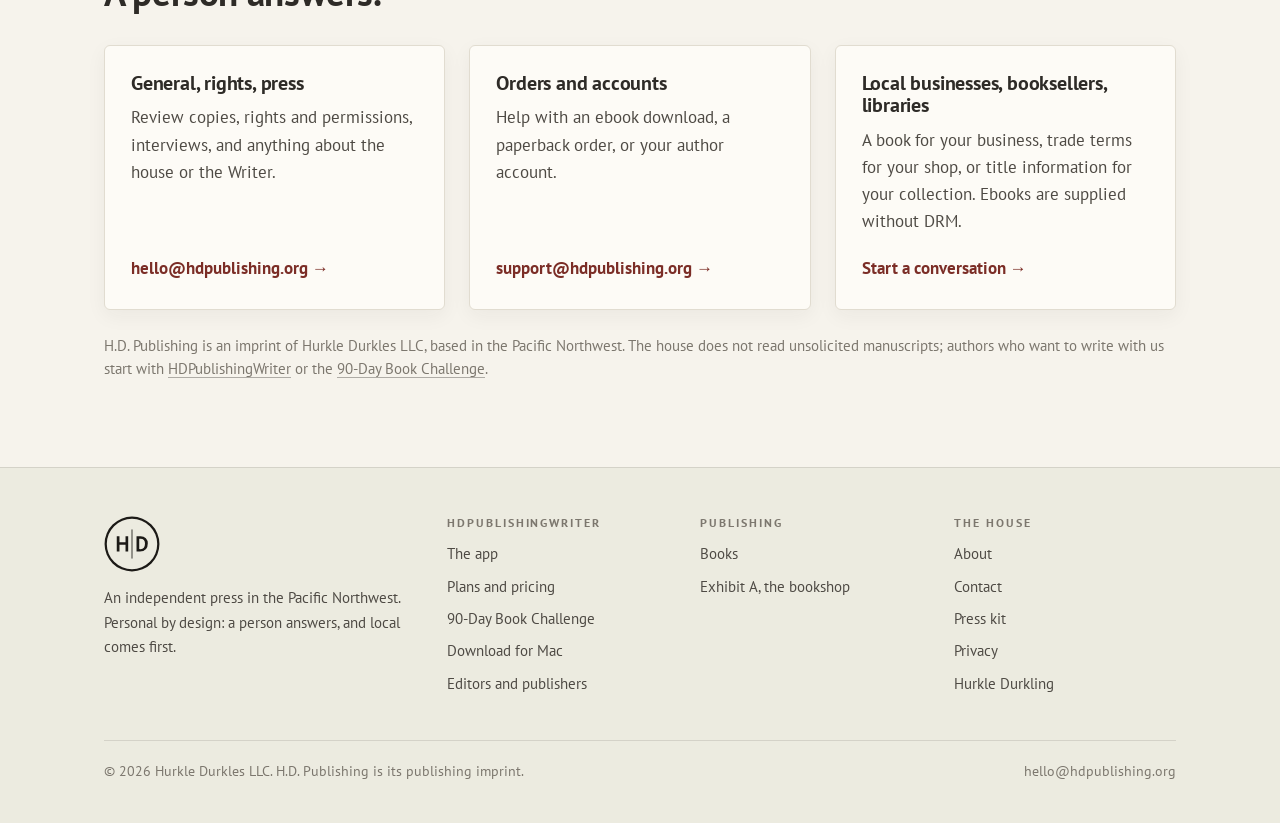
==== commit 6a7b9326: "Site follows the app: HDPublishingWriter pages ported from the Shopify theme Pricing (Free, Limited," ====
--- a/about/index.html
+++ b/about/index.html
@@ -27,6 +27,7 @@
     <button class="nav-toggle" aria-expanded="false" aria-controls="navlinks">Menu</button>
     <nav class="nav-links" id="navlinks" aria-label="Site">
       <a href="/writer/">The Writer</a>
+      <a href="/pricing/">Pricing</a>
       <a href="/books/">Books</a>
       <a href="/about/">About</a>
       <a class="ext" data-shop="" href="https://shop.hdpublishing.org/">Shop</a>
@@ -46,7 +47,7 @@
       <p>Most books today pass through a platform. You upload a file or you click a button, and somewhere a warehouse does the rest. Nobody reads the manuscript. Nobody knows your name. If something goes wrong with the order, you talk to a form.</p>
       <p>We built this press for the people that arrangement leaves behind. The author who has always meant to write the book and needs a shape, a schedule, and someone to answer the phone. The reader who would rather buy from a shop that can tell them why the book is worth their evening. The local business that wants its story, its history, or its expertise between covers, produced by people who live where it does.</p>
       <p>So the press is small on purpose and personal by design. Every author works with a person who knows their book by name. Every order is handled by a person, not a queue. And when a book needs an editor, a designer, a printer, or a bookshop, we look in the Pacific Northwest first, and as the press grows, the people who work here are hired here.</p>
-      <p>What we publish follows from that. Original nonfiction that lays its evidence out plainly enough for a reader to judge for themselves. Classic texts restored to the words of their first printing for readers tired of quiet modern edits. And, through the Writer, the books of first-time authors who would never have reached print any other way.</p>
+      <p>What we publish follows from that. Original nonfiction that lays its evidence out plainly enough for a reader to judge for themselves. Classic texts restored to the words of their first printing for readers tired of quiet modern edits. And, through HDPublishingWriter and the 90-Day Book Challenge, the books of first-time authors who would never have reached print any other way.</p>
     </div>
   </section>
 
@@ -61,7 +62,7 @@
       <div class="grid cols-3">
         <article class="card line">
           <h3>A person answers</h3>
-          <p>Write to us and a person replies, usually the same day. Authors get a named contact for the whole ninety days and after. Readers with an order question get an answer, not a ticket number.</p>
+          <p>Write to us and a person replies, usually the same day. Authors in the 90-Day Book Challenge get a named editor for the whole ninety days and after. Readers with an order question get an answer, not a ticket number.</p>
         </article>
         <article class="card line">
           <h3>Local first</h3>
@@ -84,7 +85,7 @@
         </div>
       </div>
       <ul class="standards">
-        <li><b>Human authorship.</b> Our authors write their own books. Where we use AI at all, it is for structure and critique, and it is never used to generate the text you read.</li>
+        <li><b>Human authorship.</b> Our authors write their own books. In our own titles AI is used for structure and critique, never to generate the text you read. In HDPublishingWriter the assistant is optional and only ever suggests; the author accepts or rejects every change.</li>
         <li><b>Everything cited.</b> In our nonfiction, every fact, quotation, and date is cited to its source by date and index. Interpretation is marked as interpretation.</li>
         <li><b>First-printing texts.</b> Era Editions follow the book's first printing. Variants are noted; nothing is silently modernised. The editorial apparatus is marked as ours.</li>
         <li><b>Paper first.</b> Every title is designed as a 6 × 9 book before it is anything else. The ebook follows the print.</li>
@@ -142,7 +143,7 @@
           <a class="more" href="mailto:hello@hdpublishing.org?subject=Working%20together">Start a conversation</a>
         </article>
       </div>
-      <p class="small mute" style="margin-top:24px">H.D. Publishing is an imprint of Hurkle Durkles LLC, based in the Pacific Northwest. The house does not read unsolicited manuscripts; authors who want to write with us start at <a href="/writer/">the Writer</a>.</p>
+      <p class="small mute" style="margin-top:24px">H.D. Publishing is an imprint of Hurkle Durkles LLC, based in the Pacific Northwest. The house does not read unsolicited manuscripts; authors who want to write with us start with <a href="/writer/">HDPublishingWriter</a> or the <a href="/challenge/">90-Day Book Challenge</a>.</p>
     </div>
   </section>
 </main>
@@ -155,11 +156,13 @@
         <p>An independent press in the Pacific Northwest. Personal by design: a person answers, and local comes first.</p>
       </div>
       <div>
-        <h4>The Writer</h4>
+        <h4>HDPublishingWriter</h4>
         <ul>
-          <li><a href="/writer/">The program</a></li>
-          <li><a href="/writer/#faq">Questions</a></li>
-          <li><a data-accounts href="https://accounts.hdpublishing.org/">Author sign-in</a></li>
+          <li><a href="/writer/">The app</a></li>
+          <li><a href="/pricing/">Plans and pricing</a></li>
+          <li><a href="/challenge/">90-Day Book Challenge</a></li>
+          <li><a href="/download/">Download for Mac</a></li>
+          <li><a href="/publishers/">Editors and publishers</a></li>
         </ul>
       </div>
       <div>
--- a/assets/site.css
+++ b/assets/site.css
@@ -368,3 +368,44 @@
 .hide { display: none !important; }
 hr.short { width: 64px; border: 0; border-top: 2px solid var(--sage); margin: 26px 0; }
 kbd, code { font-family: ui-monospace, SFMono-Regular, Menlo, monospace; font-size: 0.9em; background: var(--paper-deep); padding: 1px 5px; border-radius: 3px; }
+
+/* Plans (pricing page) */
+.plans { display: grid; grid-template-columns: repeat(4, 1fr); gap: 18px; align-items: stretch; }
+@media (max-width: 1000px) { .plans { grid-template-columns: repeat(2, 1fr); } }
+@media (max-width: 560px) { .plans { grid-template-columns: 1fr; } }
+.plan { position: relative; background: var(--card); border: 1px solid var(--paper-edge); border-radius: var(--radius); padding: 26px 22px; display: flex; flex-direction: column; gap: 10px; box-shadow: 0 6px 20px rgba(46,43,39,0.05); }
+.plan.featured { border-color: var(--sage); box-shadow: 0 0 0 2px var(--sage), var(--shadow); }
+.plan-badge { position: absolute; top: -12px; left: 22px; background: var(--sage); color: #fff; font-size: 0.72rem; letter-spacing: 0.12em; text-transform: uppercase; font-weight: 700; padding: 4px 10px; border-radius: 999px; }
+.plan h3 { margin: 4px 0 0; font-size: 1.3rem; }
+.plan-for { color: var(--ink-soft); margin: 0; min-height: 3.2em; font-size: 0.95rem; }
+.plan-price { margin: 6px 0 4px; }
+.plan-amount { font-family: var(--head); font-weight: 700; font-size: 2.1rem; line-height: 1; display: block; }
+.plan-amount.words { font-size: 1.5rem; }
+.plan-term { display: block; color: var(--ink-mute); font-size: 0.88rem; margin-top: 6px; }
+.plan .btn { width: 100%; margin: 6px 0 8px; }
+.plan-list { list-style: none; padding: 0; margin: 0; font-size: 0.93rem; }
+.plan-list li { padding: 7px 0 7px 22px; border-top: 1px solid var(--rule); position: relative; color: var(--ink-soft); }
+.plan-list li::before { content: "✓"; position: absolute; left: 0; color: var(--sage); font-weight: 700; }
+.plan-list li.no { color: var(--ink-mute); }
+.plan-list li.no::before { content: "—"; color: var(--ink-mute); }
+.plan-mini { text-decoration: none; }
+.plan-mini .price { font-family: var(--head); font-weight: 700; font-size: 1.5rem; margin: 0; color: var(--ink); }
+.plan-mini .price span { font-size: 0.85rem; font-weight: 400; color: var(--ink-mute); font-family: var(--sans); }
+.plans-table th.hl, .plans-table td.hl { background: rgba(111,132,104,0.10); }
+.plans-table .yes { color: var(--sage); font-weight: 700; }
+.plans-table .no { color: var(--ink-mute); }
+.plans-table thead th { font-size: 0.85rem; text-transform: none; letter-spacing: 0; color: var(--ink); }
+.plans-table th[scope="row"] { font-weight: 700; color: var(--ink); }
+
+/* Point lists (assistant, challenge) */
+.points { list-style: none; padding: 0; margin: 0; }
+.points li { padding: 12px 0 12px 30px; border-bottom: 1px solid var(--rule); position: relative; font-size: 1.02rem; color: var(--ink-soft); }
+.points li::before { content: "✓"; position: absolute; left: 0; top: 12px; color: var(--sage); font-weight: 700; }
+
+/* Step number on step cards */
+.stepnum { font-family: var(--head); font-weight: 700; font-size: 0.85rem; letter-spacing: 0.1em; color: var(--sage-deep); margin: 0; }
+.stepnum::before { content: "Step "; }
+
+/* App hero: text beside the editor illustration on wide screens, stacked on narrow ones */
+.hero-grid.app { grid-template-columns: 1fr 1.1fr; }
+@media (max-width: 860px) { .hero-grid.app { grid-template-columns: 1fr; } .hero-grid.app .editor { order: 1; } }
